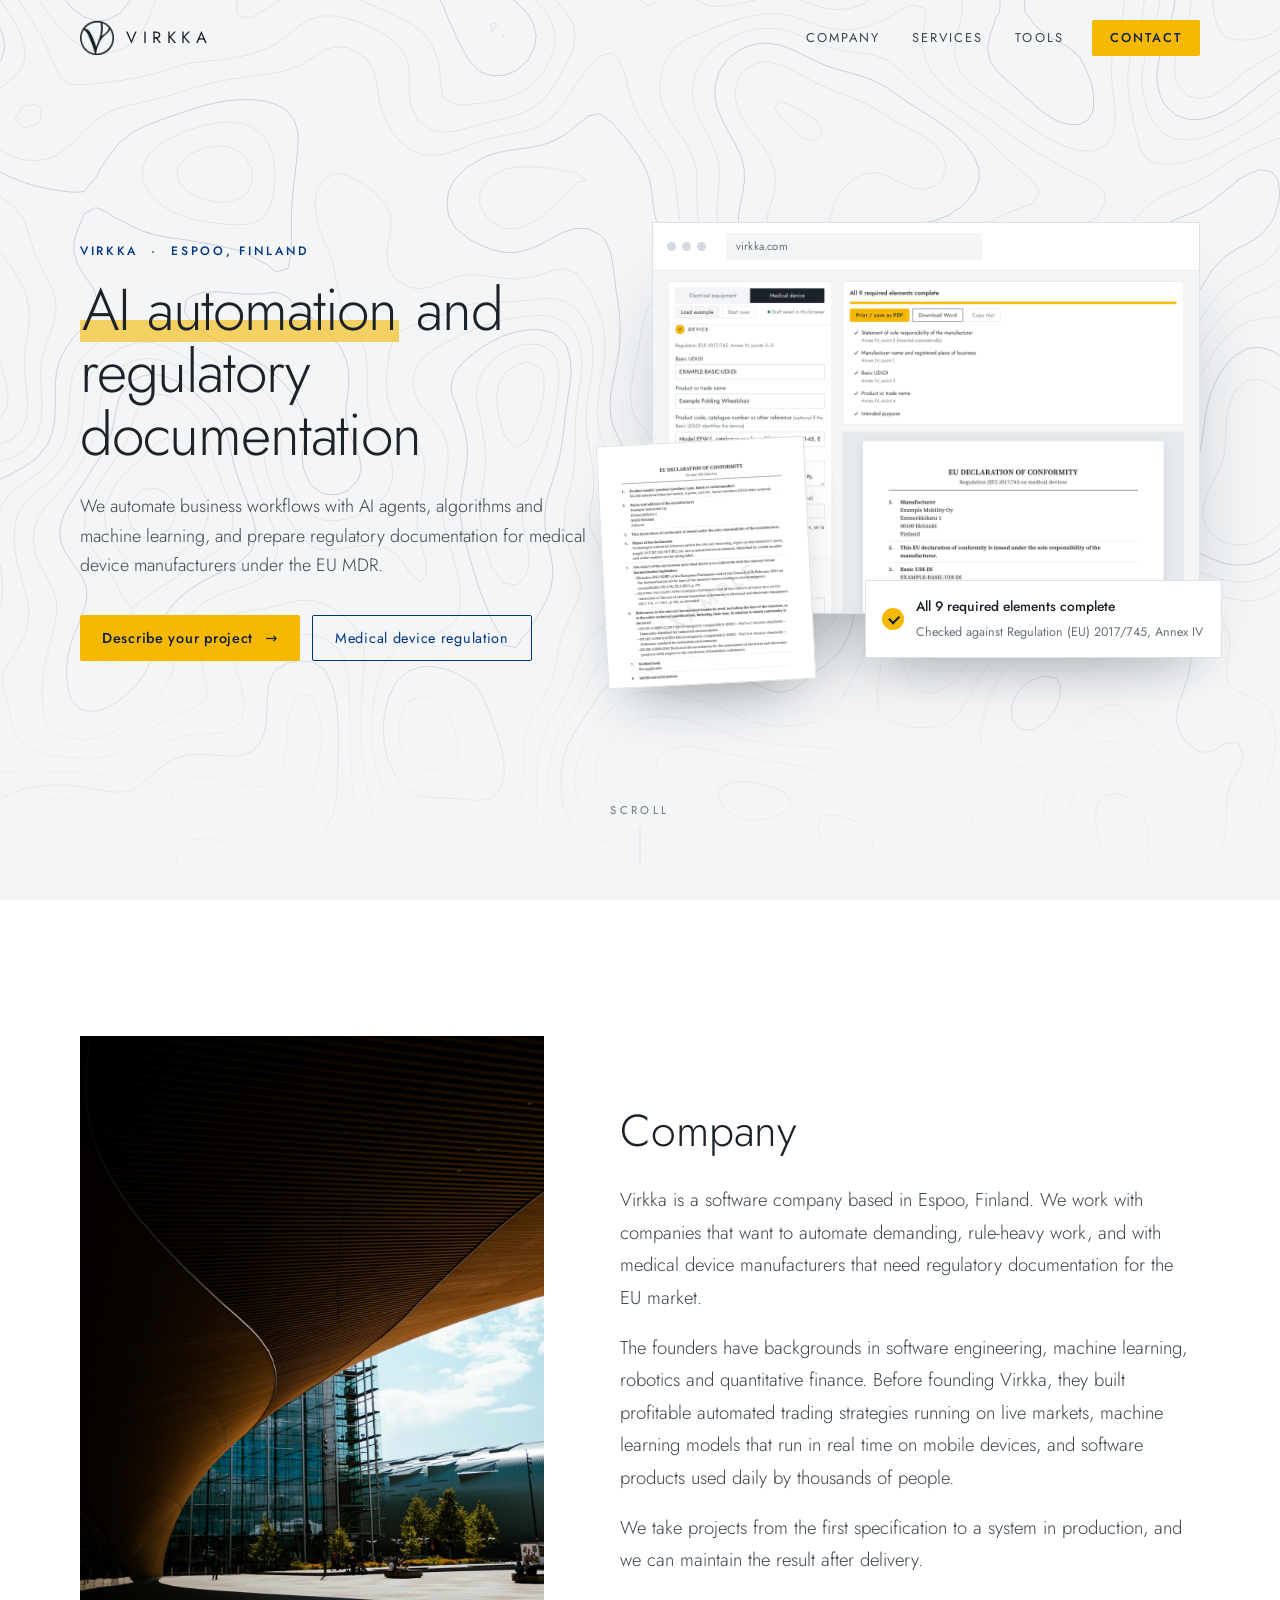
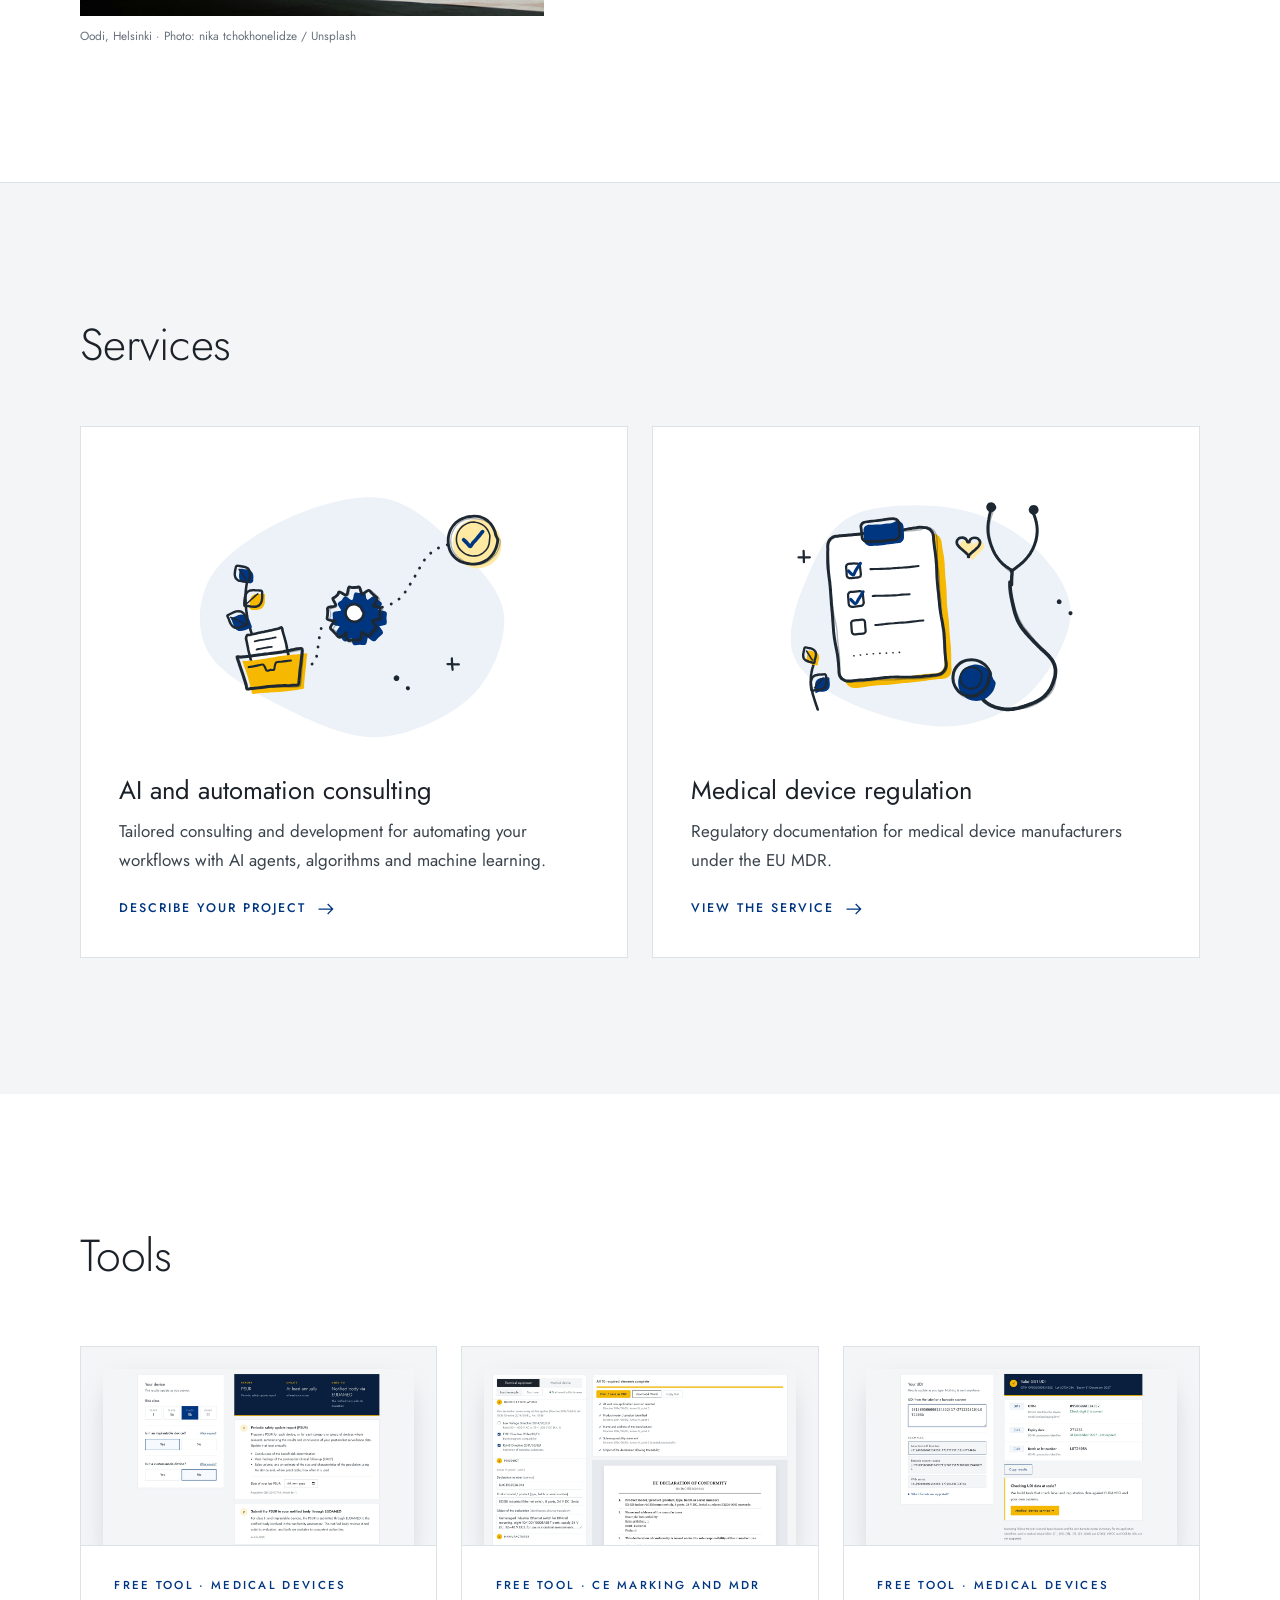
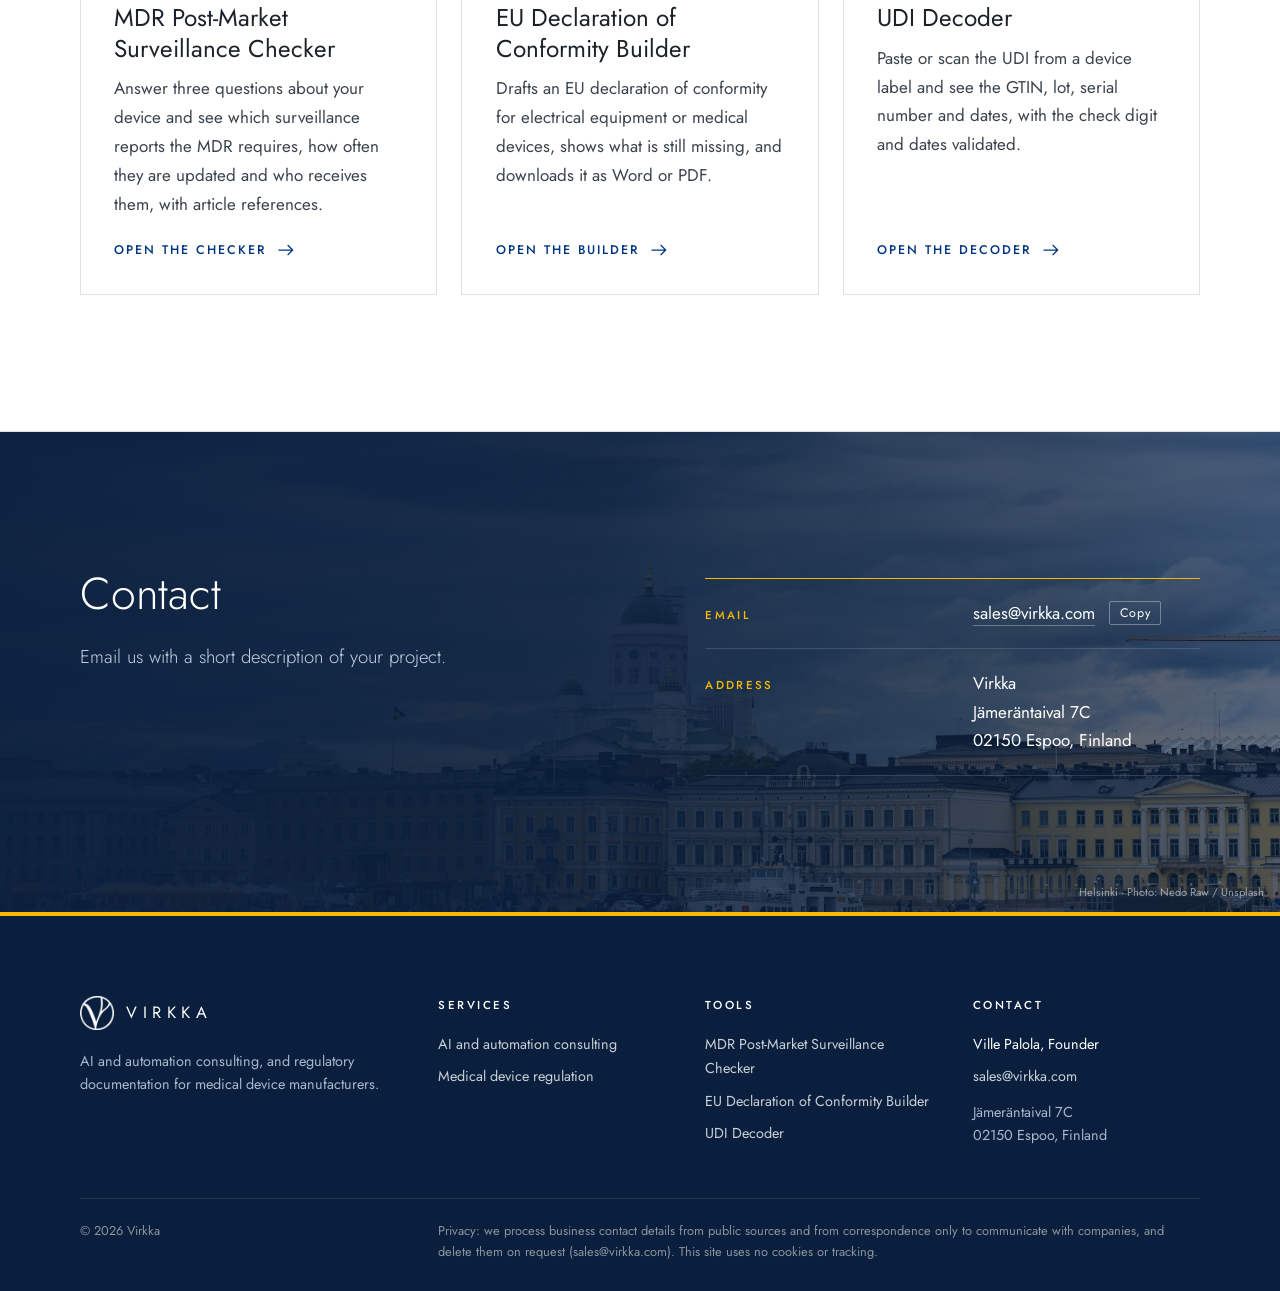
==== index.html @ fc2bd983 "Redesign site: two services, enquiry wizard, three free regulatory tools Blue and yellow design, AI " ====
<!doctype html>
<html lang="en">
<head>
<meta charset="utf-8">
<meta name="viewport" content="width=device-width, initial-scale=1">
<title>Virkka · AI and automation consulting, medical device regulation</title>
<meta name="description" content="Virkka is a software company in Espoo, Finland. We automate business workflows with AI agents, algorithms and machine learning, and prepare regulatory documentation for medical device manufacturers.">
<meta name="theme-color" content="#ffffff">
<link rel="icon" href="img/logo-mark.png">
<link rel="preconnect" href="https://fonts.googleapis.com">
<link rel="preconnect" href="https://fonts.gstatic.com" crossorigin>
<link rel="stylesheet" href="https://fonts.googleapis.com/css2?family=Jost:wght@300;400;500&display=swap">
<link rel="stylesheet" href="css/site.css">
</head>
<body data-page="home">

<nav id="nav" aria-label="Main">
  <div class="container">
    <a class="brand" href="#top" aria-label="Virkka, back to top"><img src="img/logo-mark.png" alt=""><span>VIRKKA</span></a>
    <button class="menu-btn" id="menu" type="button" aria-label="Open menu" aria-expanded="false" aria-controls="links"><span></span><span></span><span></span></button>
    <div class="links" id="links">
      <a href="#company">Company</a>
      <a href="#services">Services</a>
      <a href="#tools">Tools</a>
      <a href="#contact" class="contact-link">Contact</a>
    </div>
  </div>
</nav>

<header class="hero contour" id="top">
  <canvas aria-hidden="true"></canvas>
  <div class="container hero-grid">
    <div class="hero-copy">
      <p class="hero-kicker intro-fade">Virkka &nbsp;·&nbsp; Espoo, Finland</p>
      <h1 class="intro-fade" style="animation-delay:.25s"><span class="mark">AI automation</span> and regulatory documentation</h1>
      <p class="hero-sub intro-fade" style="animation-delay:.4s">We automate business workflows with AI agents, algorithms and machine learning, and prepare regulatory documentation for medical device manufacturers under the EU MDR.</p>
      <div class="hero-ctas intro-fade" style="animation-delay:.55s">
        <a class="button" href="projects/index.html">Describe your project <span aria-hidden="true">→</span></a>
        <a class="button ghost" href="medical-devices/index.html">Medical device regulation</a>
      </div>
    </div>
    <div class="hero-visual intro-fade" style="animation-delay:.5s" aria-hidden="true">
      <div class="hv-app">
        <div class="hv-bar"><i></i><i></i><i></i><span>virkka.com</span></div>
        <img src="img/tool-doc.jpg" alt="" width="2400" height="1500">
      </div>
      <div class="hv-doc"><img src="img/tool-pdf.jpg" alt="" width="820" height="966"></div>
      <div class="hv-badge"><b>All 9 required elements complete</b><span>Checked against Regulation (EU) 2017/745, Annex IV</span></div>
    </div>
  </div>
  <a class="scroll-cue" href="#company" aria-label="Scroll to content"><span>Scroll</span><i></i></a>
</header>

<main>

<section class="band white" id="company">
  <div class="container media-split">
    <figure class="photo reveal">
      <img src="img/oodi-canopy.jpg" alt="The wooden canopy of Oodi library in central Helsinki" width="1200" height="1500" loading="lazy">
      <figcaption>Oodi, Helsinki · Photo: nika tchokhonelidze / Unsplash</figcaption>
    </figure>
    <div class="media-text">
      <h2 class="title reveal">Company</h2>
      <p class="lead reveal">Virkka is a software company based in Espoo, Finland. We work with companies that want to automate demanding, rule-heavy work, and with medical device manufacturers that need regulatory documentation for the EU market.</p>
      <p class="lead reveal">The founders have backgrounds in software engineering, machine learning, robotics and quantitative finance. Before founding Virkka, they built profitable automated trading strategies running on live markets, machine learning models that run in real time on mobile devices, and software products used daily by thousands of people.</p>
      <p class="lead reveal">We take projects from the first specification to a system in production, and we can maintain the result after delivery.</p>
    </div>
  </div>
</section>

<section class="band" id="services">
  <div class="container">
    <h2 class="title reveal">Services</h2>
    <div class="paths">
      <a class="path reveal" href="projects/index.html">
        <img src="img/ill/custom.svg" alt="" width="240" height="200">
        <h3>AI and automation consulting</h3>
        <p>Tailored consulting and development for automating your workflows with AI agents, algorithms and machine learning.</p>
        <span class="go">Describe your project <svg viewBox="0 0 24 24" fill="none" stroke="currentColor" stroke-width="1.5" aria-hidden="true"><path d="M3 12h17M14 6l6 6-6 6"/></svg></span>
      </a>
      <a class="path reveal" style="--d:.08s" href="medical-devices/index.html">
        <img src="img/ill/medical.svg" alt="" width="240" height="200">
        <h3>Medical device regulation</h3>
        <p>Regulatory documentation for medical device manufacturers under the EU MDR.</p>
        <span class="go">View the service <svg viewBox="0 0 24 24" fill="none" stroke="currentColor" stroke-width="1.5" aria-hidden="true"><path d="M3 12h17M14 6l6 6-6 6"/></svg></span>
      </a>
    </div>
  </div>
</section>

<section class="band white" id="tools">
  <div class="container">
    <h2 class="title reveal" style="margin-bottom:clamp(40px,5vw,64px)">Tools</h2>
    <div class="tools">
      <a class="toolcard reveal" href="tools/pms-requirements/index.html">
        <span class="tc-shot"><img src="img/tool-pms.jpg" alt="The MDR Post-Market Surveillance Checker showing the requirements for a class IIb implantable device" width="2400" height="1500" loading="lazy"></span>
        <span class="tc-body">
          <span class="tc-kicker">Free tool · Medical devices</span>
          <h3>MDR Post-Market Surveillance Checker</h3>
          <p>Answer three questions about your device and see which surveillance reports the MDR requires, how often they are updated and who receives them, with article references.</p>
          <span class="go">Open the checker <svg viewBox="0 0 24 24" fill="none" stroke="currentColor" stroke-width="1.5" aria-hidden="true"><path d="M3 12h17M14 6l6 6-6 6"/></svg></span>
        </span>
      </a>
      <a class="toolcard reveal" style="--d:.08s" href="tools/declaration-of-conformity/index.html">
        <span class="tc-shot"><img src="img/tool-eee.jpg" alt="The EU Declaration of Conformity Builder with the electrical equipment template" width="2400" height="1500" loading="lazy"></span>
        <span class="tc-body">
          <span class="tc-kicker">Free tool · CE marking and MDR</span>
          <h3>EU Declaration of Conformity Builder</h3>
          <p>Drafts an EU declaration of conformity for electrical equipment or medical devices, shows what is still missing, and downloads it as Word or PDF.</p>
          <span class="go">Open the builder <svg viewBox="0 0 24 24" fill="none" stroke="currentColor" stroke-width="1.5" aria-hidden="true"><path d="M3 12h17M14 6l6 6-6 6"/></svg></span>
        </span>
      </a>
      <a class="toolcard reveal" style="--d:.16s" href="tools/udi-decoder/index.html">
        <span class="tc-shot"><img src="img/tool-udi.jpg" alt="The UDI Decoder showing a decoded GS1 UDI with GTIN, expiry date and lot number" width="2400" height="1500" loading="lazy"></span>
        <span class="tc-body">
          <span class="tc-kicker">Free tool · Medical devices</span>
          <h3>UDI Decoder</h3>
          <p>Paste or scan the UDI from a device label and see the GTIN, lot, serial number and dates, with the check digit and dates validated.</p>
          <span class="go">Open the decoder <svg viewBox="0 0 24 24" fill="none" stroke="currentColor" stroke-width="1.5" aria-hidden="true"><path d="M3 12h17M14 6l6 6-6 6"/></svg></span>
        </span>
      </a>
    </div>
  </div>
</section>

<section class="band navy photo-bg" id="contact">
  <div class="container cgrid">
    <div class="cgrid-intro">
      <h2 class="title reveal">Contact</h2>
      <p class="lead reveal">Email us with a short description of your project.</p>
    </div>
    <div class="details cgrid-details reveal">
      <div><small>Email</small><span><a id="email" href="mailto:sales@virkka.com">sales@virkka.com</a><button class="copy" type="button" id="copy" data-email="sales@virkka.com">Copy</button></span></div>
      <div><small>Address</small><address>Virkka<br>Jämeräntaival 7C<br>02150 Espoo, Finland</address></div>
    </div>
  </div>
  <span class="credit">Helsinki · Photo: Nedo Raw / Unsplash</span>
</section>

</main>

<footer>
  <div class="container foot-grid">
    <div class="foot-brand">
      <a class="brand" href="index.html"><img src="img/logo-mark.png" alt=""><span>VIRKKA</span></a>
      <p>AI and automation consulting, and regulatory documentation for medical device manufacturers.</p>
    </div>
    <div>
      <h4>Services</h4>
      <a href="projects/index.html">AI and automation consulting</a>
      <a href="medical-devices/index.html">Medical device regulation</a>
    </div>
    <div>
      <h4>Tools</h4>
      <a href="tools/pms-requirements/index.html">MDR Post-Market Surveillance Checker</a>
      <a href="tools/declaration-of-conformity/index.html">EU Declaration of Conformity Builder</a>
      <a href="tools/udi-decoder/index.html">UDI Decoder</a>
    </div>
    <div>
      <h4>Contact</h4>
      <span class="foot-name">Ville Palola, Founder</span>
      <a href="mailto:sales@virkka.com">sales@virkka.com</a>
      <address>Jämeräntaival 7C<br>02150 Espoo, Finland</address>
    </div>
  </div>
  <div class="container foot-bottom">
    <p>© 2026 Virkka</p>
    <p>Privacy: we process business contact details from public sources and from correspondence only to communicate with companies, and delete them on request (sales@virkka.com). This site uses no cookies or tracking.</p>
  </div>
</footer>

<script src="js/site.js"></script>
</body>
</html>
---- css/site.css ----
:root {
  --paper: #f3f5f7; --white: #ffffff; --ink: #1b2229; --text: #3b444d; --muted: #66717c; --line: #dde2e7; --line-soft: #e9edf1;
  --brand: #003580; --brand-dark: #00265e; --navy: #0a1f3d; --yellow: #f6b800; --yellow-dark: #e0a600; --yellow-soft: #fff4cf;
  --sans: "Jost", "Futura", "Century Gothic", system-ui, sans-serif;
  --nav: 76px; --ease: cubic-bezier(.2,.7,.2,1);
  color-scheme: light;
}
* { box-sizing: border-box; }
html { scroll-behavior: smooth; scroll-padding-top: var(--nav); }
body { margin: 0; background: var(--paper); color: var(--ink); font: 400 17px/1.7 var(--sans); -webkit-font-smoothing: antialiased; text-rendering: optimizeLegibility; }
img { max-width: 100%; }
a { color: inherit; }
:focus-visible { outline: 2px solid var(--brand); outline-offset: 3px; border-radius: 2px; }
.container { width: 100%; max-width: 74rem; margin: 0 auto; padding-inline: 32px; }
.sr-only { position: absolute; width: 1px; height: 1px; overflow: hidden; clip: rect(0 0 0 0); white-space: nowrap; }

/* ---------- navigation ---------- */
nav { position: fixed; inset: 0 0 auto 0; height: var(--nav); z-index: 20; transition: background .3s, box-shadow .3s; }
nav.solid, nav.open { background: #fff; box-shadow: 0 1px 0 var(--line); }
nav .container { height: 100%; display: flex; align-items: center; justify-content: space-between; gap: 16px; }
.brand { display: flex; align-items: center; gap: 12px; font: 400 1.02rem/1 var(--sans); text-decoration: none; letter-spacing: .34em; }
.brand img { width: 34px; height: 34px; }
.links { display: flex; align-items: center; gap: 4px; }
.links a { position: relative; padding: 10px 14px; text-decoration: none; font: 400 .8rem/1 var(--sans); letter-spacing: .16em; text-transform: uppercase; color: var(--text); }
.links a::after { content: ""; position: absolute; left: 14px; right: 14px; bottom: 3px; height: 1px; background: var(--ink); transform: scaleX(0); transform-origin: left; transition: transform .3s var(--ease); }
.links a:hover, .links a.active { color: var(--ink); }
.links a:hover::after, .links a.active::after { transform: scaleX(1); }
.links a.contact-link { margin-left: 10px; background: var(--ink); color: var(--white); border-radius: 2px; padding: 12px 18px; }
.links a.contact-link::after { display: none; }
.links a.contact-link { background: var(--yellow); color: var(--navy); font-weight: 500; }
.links a.contact-link:hover { background: var(--yellow-dark); }
.menu-btn { display: none; background: none; border: 0; color: var(--ink); width: 44px; height: 44px; cursor: pointer; padding: 10px; }
.menu-btn span { display: block; height: 1.5px; background: currentColor; margin: 6px 0; transition: transform .3s var(--ease), opacity .2s; }
nav.open .menu-btn span:nth-child(1) { transform: translateY(7.5px) rotate(45deg); }
nav.open .menu-btn span:nth-child(2) { opacity: 0; }
nav.open .menu-btn span:nth-child(3) { transform: translateY(-7.5px) rotate(-45deg); }

/* ---------- contour backgrounds ---------- */
.contour { position: relative; overflow: hidden; isolation: isolate; background: var(--paper); }
.contour > canvas { position: absolute; inset: 0; width: 100%; height: 100%; z-index: -1; }
.contour::after { content: ""; position: absolute; inset: auto 0 0 0; height: 35%; background: linear-gradient(rgba(243,245,247,0), var(--paper)); z-index: -1; pointer-events: none; }

.hero { min-height: 100vh; min-height: 100svh; display: grid; align-items: center; padding: calc(var(--nav) + 40px) 0 110px; }
.hero-grid { display: grid; grid-template-columns: minmax(0, 1fr) minmax(0, 1.08fr); gap: clamp(40px, 5vw, 80px); align-items: center; }
.hero-kicker { margin: 0 0 22px; font: 500 .76rem/1 var(--sans); letter-spacing: .22em; text-transform: uppercase; color: var(--brand); }
.hero h1 { font: 300 clamp(2.5rem, 4.6vw, 4.1rem)/1.06 var(--sans); letter-spacing: -.02em; margin: 0; color: var(--ink); max-width: 11em; }
.hero h1 .mark { background: linear-gradient(transparent 62%, rgba(246,184,0,.6) 62%, rgba(246,184,0,.6) 88%, transparent 88%); padding: 0 .04em; }
.hero-sub { font: 300 clamp(1.08rem, 1.4vw, 1.25rem)/1.65 var(--sans); color: var(--text); margin: 26px 0 0; max-width: 32rem; }
.hero-ctas { display: flex; flex-wrap: wrap; gap: 12px; margin-top: 34px; }
.hero-ctas .button { margin-top: 0; }
.hero-visual { position: relative; padding: 0 0 70px 0; }
.hv-app { background: var(--white); border: 1px solid var(--line); box-shadow: 0 50px 90px -40px rgba(27,34,41,.4); }
.hv-bar { display: flex; align-items: center; gap: 6px; padding: 10px 14px; border-bottom: 1px solid var(--line-soft); }
.hv-bar i { width: 9px; height: 9px; border-radius: 50%; background: #d3dae1; }
.hv-bar span { margin-left: 14px; flex: 1; max-width: 16rem; font-size: .7rem; color: var(--muted); background: var(--paper); padding: 4px 10px; letter-spacing: .02em; }
.hv-app img { display: block; width: 100%; height: auto; }
.hv-doc { position: absolute; left: -9%; bottom: 0; width: 38%; background: var(--white); border: 1px solid var(--line); padding: 6px; box-shadow: 0 30px 60px -28px rgba(27,34,41,.45); transform: rotate(-3deg); }
.hv-doc img { display: block; width: 100%; height: auto; }
.hv-badge { position: absolute; right: -4%; bottom: 26px; display: grid; gap: 3px; padding: 14px 18px 14px 50px; background: var(--white); border: 1px solid var(--line); box-shadow: 0 24px 50px -28px rgba(27,34,41,.45); font-size: .78rem; color: var(--muted); }
.hv-badge::before { content: ""; position: absolute; left: 16px; top: 50%; width: 22px; height: 22px; margin-top: -11px; border-radius: 50%; background: var(--yellow); }
.hv-badge::after { content: ""; position: absolute; left: 23px; top: 50%; width: 8px; height: 4.5px; margin-top: -4px; border: solid var(--navy); border-width: 0 0 2px 2px; transform: rotate(-45deg); }
.hv-badge b { color: var(--ink); font-weight: 500; font-size: .86rem; }
.scroll-cue { position: absolute; left: 50%; bottom: 34px; transform: translateX(-50%); font: 400 .7rem/1 var(--sans); letter-spacing: .3em; text-transform: uppercase; color: var(--muted); text-decoration: none; display: flex; flex-direction: column; align-items: center; gap: 12px; }
.scroll-cue i { width: 1px; height: 38px; background: var(--line); position: relative; overflow: hidden; }
.scroll-cue i::after { content: ""; position: absolute; left: 0; top: -40%; width: 1px; height: 40%; background: var(--ink); animation: drip 2.2s var(--ease) infinite; }
@keyframes drip { to { top: 110%; } }
.intro-fade { opacity: 0; transform: translateY(12px); animation: rise 1.1s .15s var(--ease) forwards; }
@keyframes rise { to { opacity: 1; transform: none; } }

/* ---------- sections ---------- */
.band { padding-block: clamp(80px, 11vw, 136px); }
.band.white { background: var(--white); }
.band + .band:not(.white) { border-top: 1px solid var(--line); }
.label { font: 500 .74rem/1 var(--sans); letter-spacing: .24em; text-transform: uppercase; color: var(--muted); margin: 0 0 22px; }
h2.title { font: 300 clamp(1.9rem, 3.6vw, 2.8rem)/1.15 var(--sans); margin: 0; letter-spacing: -.005em; }
.lead { font: 300 clamp(1.06rem, 1.45vw, 1.2rem)/1.75 var(--sans); color: var(--text); margin: 0; }
.lead + .lead { margin-top: 1.1rem; }
.split { display: grid; grid-template-columns: minmax(0, 1fr) minmax(0, 1.5fr); gap: clamp(32px, 6vw, 96px); align-items: start; }


/* service paths (home) */
.paths { display: grid; grid-template-columns: repeat(2, minmax(0, 1fr)); gap: 24px; margin-top: clamp(36px, 5vw, 56px); }
.path { position: relative; display: flex; flex-direction: column; background: var(--white); border: 1px solid var(--line); padding: clamp(28px, 3vw, 40px);
        text-decoration: none; overflow: hidden; transition: transform .35s var(--ease), box-shadow .35s var(--ease); }
.path::after { content: ""; position: absolute; left: 0; right: 0; bottom: 0; height: 4px; background: var(--yellow); transform: scaleX(0); transform-origin: left; transition: transform .45s var(--ease); }
.path img { width: 100%; max-width: 340px; height: auto; display: block; margin: 0 auto 26px; transition: transform .6s var(--ease); }
.path h3 { font: 400 clamp(1.35rem, 2vw, 1.6rem)/1.25 var(--sans); margin: 0 0 10px; }
.path p { margin: 0; color: var(--text); }
.path .go { margin-top: auto; padding-top: 24px; display: inline-flex; align-items: center; gap: 10px; font: 500 .78rem/1 var(--sans); letter-spacing: .16em; text-transform: uppercase; color: var(--brand); }
.path .go svg { width: 20px; height: 20px; transition: transform .3s var(--ease); }
.path:hover { transform: translateY(-4px); box-shadow: 0 26px 50px -30px rgba(27,34,41,.4); }
.path:hover::after { transform: scaleX(1); }
.path:hover img { transform: scale(1.03) rotate(-.6deg); }
.path:hover .go svg { transform: translateX(5px); }

/* tool cards (home) */
.tools { display: grid; grid-template-columns: repeat(3, minmax(0, 1fr)); gap: 24px; }
@media (max-width: 1100px) { .tools { grid-template-columns: repeat(2, minmax(0, 1fr)); } }
.toolcard { display: flex; flex-direction: column; background: var(--white); border: 1px solid var(--line); text-decoration: none; overflow: hidden; position: relative;
            transition: transform .35s var(--ease), box-shadow .35s var(--ease); }
.toolcard::after { content: ""; position: absolute; left: 0; right: 0; bottom: 0; height: 4px; background: var(--yellow); transform: scaleX(0); transform-origin: left; transition: transform .45s var(--ease); }
.tc-shot { display: block; background: var(--paper); padding: 22px 22px 0; border-bottom: 1px solid var(--line); overflow: hidden; aspect-ratio: 16 / 9; }
.tc-shot img { display: block; width: 100%; height: auto; box-shadow: 0 10px 30px -14px rgba(27,34,41,.35); transition: transform .6s var(--ease); }
.tc-body { display: flex; flex-direction: column; flex: 1; padding: clamp(24px, 2.6vw, 34px); }
.tc-kicker { font: 500 .72rem/1 var(--sans); letter-spacing: .2em; text-transform: uppercase; color: var(--brand); }
.toolcard h3 { font: 400 clamp(1.3rem, 1.9vw, 1.55rem)/1.25 var(--sans); margin: 12px 0 10px; }
.toolcard p { margin: 0; color: var(--text); }
.toolcard .go { margin-top: auto; padding-top: 22px; display: inline-flex; align-items: center; gap: 10px; font: 500 .78rem/1 var(--sans); letter-spacing: .16em; text-transform: uppercase; color: var(--brand); }
.toolcard .go svg { width: 20px; height: 20px; transition: transform .3s var(--ease); }
.toolcard:hover { transform: translateY(-4px); box-shadow: 0 26px 50px -30px rgba(27,34,41,.4); }
.toolcard:hover::after { transform: scaleX(1); }
.toolcard:hover .tc-shot img { transform: translateY(-6px); }
.toolcard:hover .go svg { transform: translateX(5px); }

/* tool strip */
.tool { display: grid; grid-template-columns: minmax(0, 1.2fr) minmax(0, 1fr); gap: clamp(32px, 5vw, 72px); align-items: center; }
.shot { display: block; background: var(--white); border: 1px solid var(--line); padding: 8px; box-shadow: 0 30px 60px -36px rgba(27,34,41,.35); transition: transform .5s var(--ease); }
.shot:hover { transform: translateY(-4px); }
.shot img { display: block; width: 100%; height: auto; }
.tool h3 { font: 300 clamp(1.5rem, 2.4vw, 2rem)/1.2 var(--sans); margin: 0 0 16px; }
.tool p { margin: 0; color: var(--text); }
.button { display: inline-flex; align-items: center; gap: 12px; margin-top: 28px; background: var(--ink); color: var(--white); text-decoration: none; border-radius: 2px;
          padding: 15px 22px; font: 400 .9rem/1 var(--sans); letter-spacing: .05em; transition: background .25s, gap .3s var(--ease); }
.button { background: var(--yellow); color: var(--navy); font-weight: 500; }
.button:hover { background: var(--yellow-dark); gap: 18px; }
.button.ghost { background: transparent; color: var(--brand); border: 1px solid var(--brand); font-weight: 400; }
.button.ghost:hover { background: var(--brand); color: var(--white); }

/* ---------- service pages ---------- */
.svc-head { background: var(--white); border-bottom: 1px solid var(--line); padding: calc(var(--nav) + clamp(40px, 6vw, 72px)) 0 clamp(48px, 6vw, 72px); }
.svc-head .container { display: grid; grid-template-columns: minmax(0, 1fr) auto; gap: clamp(32px, 6vw, 88px); align-items: center; }
.svc-head img { width: clamp(240px, 26vw, 340px); height: auto; display: block; }
.crumbs { font-size: .78rem; letter-spacing: .14em; text-transform: uppercase; color: var(--muted); margin: 0 0 22px; }
.crumbs a { text-decoration: none; }
.crumbs a:hover { color: var(--ink); }
.svc-head h1 { font: 300 clamp(2.1rem, 4.4vw, 3.3rem)/1.1 var(--sans); margin: 0; letter-spacing: -.01em; }
.svc-head .intro { font: 300 clamp(1.05rem, 1.4vw, 1.18rem)/1.7 var(--sans); color: var(--text); max-width: 38rem; margin: 20px 0 0; }

.offer-grid { display: grid; grid-template-columns: repeat(2, minmax(0, 1fr)); gap: 20px; margin-top: clamp(32px, 4vw, 48px); }
.offer { background: var(--white); border: 1px solid var(--line); border-top: 3px solid var(--yellow); padding: 28px 30px; }
.offer:last-child:nth-child(odd) { grid-column: 1 / -1; }
.offer h3 { font: 400 1.2rem/1.3 var(--sans); margin: 0 0 10px; }
.offer p { margin: 0; color: var(--text); font-size: .97rem; line-height: 1.65; }
.offer ul { list-style: none; margin: 16px 0 0; padding: 0; display: grid; grid-template-columns: repeat(2, minmax(0, 1fr)); gap: 8px 20px; }
.offer li { position: relative; padding-left: 18px; font-size: .92rem; color: var(--text); line-height: 1.5; }
.offer li::before { content: ""; position: absolute; left: 0; top: .45em; width: 8px; height: 8px; border: 1.5px solid var(--brand); border-radius: 50%; }

.tool-banner { display: grid; grid-template-columns: auto minmax(0, 1fr) auto; grid-template-areas: "label title go" "label text go"; gap: 4px 28px; align-items: center;
  margin-top: 20px; padding: 24px 30px; background: var(--brand); color: var(--white); text-decoration: none; transition: background .25s; }
.tool-banner + .tool-banner { margin-top: 12px; }
.tool-banner:hover { background: var(--brand-dark); }
.tb-go { color: var(--yellow); }
.tb-label { grid-area: label; font: 500 .7rem/1 var(--sans); letter-spacing: .2em; text-transform: uppercase; border: 1px solid rgba(255,255,255,.5); padding: 7px 10px; }
.tb-title { grid-area: title; font: 400 1.15rem/1.3 var(--sans); }
.tb-text { grid-area: text; color: rgba(255,255,255,.78); font-size: .93rem; }
.tb-go { grid-area: go; display: inline-flex; align-items: center; gap: 10px; font: 500 .76rem/1 var(--sans); letter-spacing: .16em; text-transform: uppercase; }
.tb-go svg { width: 20px; height: 20px; transition: transform .3s var(--ease); }
.tool-banner:hover .tb-go svg { transform: translateX(5px); }
.note { margin: 24px 0 0; color: var(--muted); font-size: .92rem; }

.others { display: grid; grid-template-columns: repeat(3, minmax(0, 1fr)); gap: 20px; margin-top: clamp(28px, 4vw, 40px); }
.other { display: flex; align-items: center; gap: 16px; background: var(--white); border: 1px solid var(--line); padding: 14px 20px 14px 14px; text-decoration: none;
         transition: transform .3s var(--ease), box-shadow .3s var(--ease); }
.other img { width: 86px; height: 72px; flex: none; }
.other span { flex: 1; font-size: 1rem; line-height: 1.35; }
.other svg { width: 20px; height: 20px; flex: none; color: var(--brand); transition: transform .3s var(--ease); }
.other:hover { transform: translateY(-3px); box-shadow: 0 16px 34px -22px rgba(27,34,41,.35); }
.other:hover svg { transform: translateX(4px); }

/* enquiry wizard (projects page) */
.enquiry { display: grid; grid-template-columns: minmax(0, 1fr) minmax(0, 19rem); gap: clamp(28px, 4vw, 56px); align-items: start; }
.wiz { background: var(--white); border: 1px solid var(--line); box-shadow: 0 40px 80px -50px rgba(27,34,41,.35); }
.wiz-top { padding: 26px clamp(22px, 3.4vw, 44px) 0; }
.wiz-steps { list-style: none; margin: 0; padding: 0; display: flex; gap: 8px 28px; flex-wrap: wrap; }
.wiz-steps li { display: flex; align-items: center; gap: 10px; font-size: .86rem; letter-spacing: .02em; color: var(--muted); }
.wiz-steps li span { display: grid; place-items: center; width: 26px; height: 26px; border-radius: 50%; border: 1px solid #c3ccd5; font-size: .78rem; font-weight: 500; color: var(--muted); transition: all .3s var(--ease); }
.wiz-steps li.on { color: var(--ink); font-weight: 500; }
.wiz-steps li.on span { border-color: var(--brand); color: var(--brand); box-shadow: 0 0 0 4px rgba(0,53,128,.08); }
.wiz-steps li.done span { background: var(--brand); border-color: var(--brand); color: transparent; position: relative; }
.wiz-steps li.done span::after { content: ""; position: absolute; width: 9px; height: 5px; border: solid var(--white); border-width: 0 0 2px 2px; transform: translateY(-1px) rotate(-45deg); }
.wiz-bar { height: 2px; background: var(--line-soft); margin: 22px calc(-1 * clamp(22px, 3.4vw, 44px)) 0; }
.wiz-bar i { display: block; height: 100%; width: 25%; background: var(--yellow); transition: width .5s var(--ease); }
.wiz-body { padding: clamp(26px, 3.4vw, 40px) clamp(22px, 3.4vw, 44px); min-height: 22rem; }
.pane.in-fwd { animation: paneF .45s var(--ease); }
.pane.in-back { animation: paneB .45s var(--ease); }
@keyframes paneF { from { opacity: 0; transform: translateX(18px); } }
@keyframes paneB { from { opacity: 0; transform: translateX(-18px); } }
.pane-title { font: 300 clamp(1.5rem, 2.4vw, 1.9rem)/1.2 var(--sans); margin: 0 0 8px; }
.pane-sub { margin: 0 0 24px; color: var(--muted); font-size: .95rem; }
.pane-sub.picked { display: inline-flex; align-items: center; gap: 10px; padding: 7px 14px 7px 9px; background: #f3f6fa; border: 1px solid var(--line); color: var(--ink); font-size: .9rem; }

.needs { display: grid; grid-template-columns: repeat(3, minmax(0, 1fr)); gap: 12px; }
.need { position: relative; display: flex; flex-direction: column; gap: 14px; padding: 20px 18px 18px; border: 1px solid var(--line); background: var(--white); cursor: pointer;
        transition: border-color .2s, box-shadow .25s var(--ease), transform .25s var(--ease), background .2s; }
.need input, .opt input { position: absolute; opacity: 0; pointer-events: none; }
.need img { width: 44px; height: 44px; }
.need:last-child { grid-column: 1 / -1; flex-direction: row; align-items: center; gap: 18px; padding-right: 50px; }
.need:last-child .need-check { top: 50%; margin-top: -11px; }
.need-text b { display: block; font-weight: 500; font-size: .98rem; line-height: 1.3; color: var(--ink); }
.need-text span { display: block; margin-top: 4px; font-size: .85rem; line-height: 1.45; color: var(--muted); }
.need-check { position: absolute; top: 14px; right: 14px; width: 22px; height: 22px; border-radius: 50%; border: 1px solid #c3ccd5; transition: all .2s; }
.need:hover { border-color: #9fb0c2; transform: translateY(-2px); box-shadow: 0 14px 30px -22px rgba(27,34,41,.4); }
.need:has(input:checked) { border-color: var(--brand); background: #f6f9fd; box-shadow: inset 0 0 0 1px var(--brand); }
.need input:checked ~ .need-check { background: var(--yellow); border-color: var(--yellow); }
.need input:checked ~ .need-check::after { content: ""; position: absolute; left: 6.5px; top: 6.5px; width: 8px; height: 4.5px; border: solid var(--navy); border-width: 0 0 2px 2px; transform: rotate(-45deg); }
.need:has(input:focus-visible), .opt:has(input:focus-visible) { outline: 2px solid var(--brand); outline-offset: 2px; }

.qgrid { display: grid; grid-template-columns: repeat(2, minmax(0, 1fr)); gap: 24px 20px; }
.q { grid-column: 1 / -1; }
.q.half { grid-column: auto; }
.q-set { border: 0; margin: 0; padding: 0; min-width: 0; }
.q-label { display: block; padding: 0; margin: 0 0 10px; font-size: .97rem; font-weight: 500; color: var(--ink); }
.q-opt { font-weight: 400; color: var(--muted); font-size: .88rem; }
.opts { display: grid; grid-template-columns: repeat(auto-fill, minmax(11.5rem, 1fr)); gap: 8px; }
.opt { position: relative; display: flex; align-items: center; gap: 12px; padding: 12px 14px; border: 1px solid var(--line); background: var(--white); cursor: pointer; font-size: .93rem; color: var(--text); line-height: 1.35;
       transition: border-color .2s, background .2s; }
.opt:hover { border-color: #9fb0c2; }
.opt-mark { flex: none; position: relative; width: 18px; height: 18px; border: 1.5px solid #9fb0c2; border-radius: 50%; background: #fff; transition: all .2s; }
.opt input[type=checkbox] + .opt-mark { border-radius: 3px; }
.opt:has(input:checked) { border-color: var(--brand); background: #f6f9fd; color: var(--ink); }
.opt input:checked + .opt-mark { border-color: var(--brand); background: var(--brand); }
.opt input[type=radio]:checked + .opt-mark { background: #fff; box-shadow: inset 0 0 0 4px var(--brand); }
.opt input[type=checkbox]:checked + .opt-mark::after { content: ""; position: absolute; left: 3.5px; top: 4px; width: 8px; height: 4.5px; border: solid #fff; border-width: 0 0 2px 2px; transform: rotate(-45deg); }
.q-input { width: 100%; font: 400 1rem/1.5 var(--sans); color: var(--ink); background: var(--white); border: 1px solid #c9d2db; border-radius: 0; padding: 12px 14px; transition: border-color .2s, box-shadow .2s; }
.q-other { margin-top: 10px; animation: paneF .3s var(--ease); }
.q-other[hidden] { display: none; }
textarea.q-input { resize: vertical; min-height: 7rem; }
.q-input::placeholder { color: #9aa5b0; }
.q-input:focus { outline: none; border-color: var(--brand); box-shadow: 0 0 0 3px rgba(0,53,128,.12); }
.q.bad .q-input, .q.bad .opt { border-color: #b5413a; }
.q.bad .q-label { color: #a1322b; }

.wiz-nav { display: flex; align-items: center; gap: 18px; padding: 18px clamp(22px, 3.4vw, 44px); border-top: 1px solid var(--line-soft); background: #fafbfc; }
.wiz-nav[hidden] { display: none; }
.wiz-back { background: none; border: 0; padding: 10px 2px; font: 400 .95rem/1 var(--sans); color: var(--text); cursor: pointer; }
.wiz-back:hover { color: var(--ink); }
.wiz-err { margin: 0; color: #a1322b; font-size: .9rem; }
.wiz-next { margin-left: auto; display: inline-flex; align-items: center; gap: 12px; background: var(--yellow); color: var(--navy); font-weight: 500 !important; border: 0; padding: 15px 26px; font: 400 .95rem/1 var(--sans); letter-spacing: .04em; cursor: pointer; transition: background .25s, gap .3s var(--ease); }
.wiz-next:hover { background: var(--yellow-dark); gap: 18px; }
.wiz-ghost { display: inline-flex; align-items: center; padding: 11px 18px; border: 1px solid var(--ink); background: transparent; color: var(--ink); font: 400 .9rem/1 var(--sans); text-decoration: none; cursor: pointer; transition: background .2s, color .2s; }
.wiz-ghost:hover { background: var(--ink); color: var(--white); }
.sent-pane { text-align: left; }
.sent-tick { width: 52px; height: 52px; border-radius: 50%; background: var(--yellow); color: var(--navy); display: grid; place-items: center; margin-bottom: 20px; }
.sent-tick svg { width: 26px; height: 26px; }
.sent-text { font-size: .88rem; background: #fafbfc; }
.sent-row { display: flex; gap: 10px; margin-top: 14px; flex-wrap: wrap; }

.eside { position: sticky; top: calc(var(--nav) + 24px); }
.side-photo { margin: 0 0 30px; }
.side-photo img { display: block; width: 100%; height: auto; aspect-ratio: 4 / 5; object-fit: cover; object-position: 50% 30%; filter: brightness(1.12); }
.side-photo figcaption { margin-top: 8px; font-size: .72rem; color: var(--muted); }
.eside h2 { font: 400 1.2rem/1.3 var(--sans); margin: 0 0 18px; }
.eside ol { list-style: none; margin: 0; padding: 0; counter-reset: n; border-top: 1px solid var(--ink); }
.eside li { counter-increment: n; position: relative; padding: 16px 0 16px 40px; border-bottom: 1px solid var(--line); color: var(--text); font-size: .93rem; }
.eside li::before { content: counter(n); position: absolute; left: 0; top: 16px; width: 26px; height: 26px; border: 1px solid var(--brand); border-radius: 50%; display: grid; place-items: center; font-size: .8rem; color: var(--brand); }
.eside li b { display: block; font-weight: 500; color: var(--ink); }
.eside-contact { margin-top: 24px; display: grid; gap: 4px; font-size: .95rem; }
.eside-contact small { font: 500 .7rem/1.4 var(--sans); letter-spacing: .2em; text-transform: uppercase; color: var(--muted); }
.eside-contact a { color: var(--brand); text-decoration: none; }
.others.one { grid-template-columns: minmax(0, 24rem); }

/* ---------- photography ---------- */
.media-split { display: grid; grid-template-columns: minmax(0, 1fr) minmax(0, 1.25fr); gap: clamp(36px, 6vw, 96px); align-items: center; }
.media-split.flip > .photo { order: 2; }
.media-text .title { margin-bottom: 28px; }
.media-text .lead + .lead { margin-top: 1.1rem; }
.media-text .details { margin-top: 32px; }
.media-split .photo { margin: 0; }
.media-split .photo img { max-width: none; }
.photo.wide img { aspect-ratio: 3 / 2; }
.photo-strip { margin: clamp(40px, 5vw, 64px) auto 0; position: relative; }
.photo-strip img { display: block; width: 100%; height: clamp(220px, 30vw, 380px); object-fit: cover; object-position: var(--pos, center); }
.photo-strip figcaption { position: absolute; right: 46px; bottom: 10px; font-size: .7rem; color: rgba(255,255,255,.85); text-shadow: 0 1px 3px rgba(0,0,0,.5); }
.photo-strip + main > .band:first-child { padding-top: clamp(56px, 6vw, 84px); }
.photo-strip.lift img { filter: brightness(1.15) saturate(1.05); }
.photo { margin: 40px 0 0; }
.photo img { display: block; width: 100%; max-width: 26rem; height: auto; aspect-ratio: 4 / 5; object-fit: cover; }
.photo figcaption { margin-top: 10px; font-size: .74rem; color: var(--muted); }
.band.navy.photo-bg { position: relative; overflow: hidden; isolation: isolate; background: var(--navy) url(../img/helsinki-waterfront.jpg) center 60% / cover no-repeat; }
.photo-bg::before { content: ""; position: absolute; inset: 0; z-index: -1; background: linear-gradient(100deg, rgba(10,31,61,.97) 0%, rgba(10,31,61,.9) 45%, rgba(10,31,61,.55) 100%); }
.photo-bg .credit { position: absolute; right: 16px; bottom: 10px; font-size: .7rem; color: rgba(255,255,255,.55); }

/* ---------- contact ---------- */
/* same four columns as the footer, so the two blocks line up */
.cgrid { display: grid; grid-template-columns: minmax(0, 1.4fr) repeat(3, minmax(0, 1fr)); gap: 0 40px; align-items: start; }
.cgrid-intro { grid-column: 1 / 3; }
.cgrid-intro .lead { margin-top: 22px; max-width: 26rem; }
.cgrid-details { grid-column: 3 / 5; margin-top: 10px; }
.cgrid .cgrid-details > div { grid-template-columns: repeat(2, minmax(0, 1fr)); gap: 40px; }
.band.navy { background: var(--navy); color: var(--white); }
.band.navy .title { color: var(--white); }
.band.navy .lead { color: #c5d2e3; }
.band.navy .details { border-top-color: var(--yellow); }
.band.navy .details > div { border-bottom-color: rgba(255,255,255,.14); }
.band.navy .details small { color: var(--yellow); }
.band.navy .details a { border-bottom-color: rgba(255,255,255,.3); }
.band.navy .details a:hover { border-bottom-color: var(--yellow); }
.band.navy .copy { border-color: rgba(255,255,255,.35); color: var(--white); background: transparent; }
.band.navy .copy:hover { border-color: var(--yellow); color: var(--yellow); }
.contact { display: grid; grid-template-columns: minmax(0, 1fr) minmax(0, 1.2fr); gap: clamp(32px, 6vw, 96px); }
.details { border-top: 1px solid var(--ink); }
.details > div { display: grid; grid-template-columns: 9rem 1fr; gap: 16px; padding: 20px 0; border-bottom: 1px solid var(--line); align-items: baseline; }
.details small { font: 500 .72rem/1.4 var(--sans); letter-spacing: .2em; text-transform: uppercase; color: var(--muted); }
.details address { font-style: normal; }
.details a { text-decoration: none; border-bottom: 1px solid var(--line); }
.details a:hover { border-color: var(--ink); }
.copy { margin-left: 14px; background: transparent; border: 1px solid var(--line); color: var(--text); border-radius: 2px; padding: 5px 10px; font: 400 .78rem/1 var(--sans); letter-spacing: .05em; cursor: pointer; vertical-align: 2px; }
.copy:hover { border-color: var(--ink); color: var(--ink); }

footer { background: var(--navy); color: #a9b8cc; font-size: .9rem; border-top: 4px solid var(--yellow); }
.foot-grid { display: grid; grid-template-columns: minmax(0, 1.4fr) repeat(3, minmax(0, 1fr)); gap: 40px; padding-block: clamp(56px, 7vw, 80px) 48px; }
.foot-brand .brand { color: var(--white); }
.foot-brand .brand img { filter: brightness(0) invert(1); }
.foot-brand p { margin: 20px 0 0; max-width: 20rem; line-height: 1.6; }
footer h4 { margin: 4px 0 16px; font: 500 .72rem/1 var(--sans); letter-spacing: .22em; text-transform: uppercase; color: var(--white); }
.foot-grid a { display: block; color: #c8cfd6; text-decoration: none; padding: 4px 0; transition: color .2s; }
.foot-grid a:hover { color: var(--yellow); }
.foot-grid .brand { display: flex; padding: 0; }
.foot-name { display: block; color: var(--white); padding: 4px 0; }
footer address { font-style: normal; margin-top: 8px; line-height: 1.6; }
.foot-bottom { display: flex; justify-content: space-between; gap: 12px 40px; flex-wrap: wrap; padding-block: 0 28px; font-size: .8rem; color: #8a949e;
  background: linear-gradient(rgba(255,255,255,.1), rgba(255,255,255,.1)) content-box 0 0 / 100% 1px no-repeat; }
.foot-bottom p { margin: 22px 0 0; max-width: 46rem; }
@media (min-width: 761px) { .foot-bottom { display: grid; grid-template-columns: minmax(0, 1.4fr) repeat(3, minmax(0, 1fr)); gap: 0 40px; } .foot-bottom p + p { grid-column: 2 / 5; max-width: none; } }

/* ---------- reveal ---------- */
.reveal { opacity: 0; transform: translateY(22px); transition: opacity .9s var(--ease), transform .9s var(--ease); transition-delay: var(--d, 0s); }
.reveal.in { opacity: 1; transform: none; }
@media (prefers-reduced-motion: reduce) {
  html { scroll-behavior: auto; }
  .reveal, .intro-fade { opacity: 1; transform: none; transition: none; animation: none; }
  .scroll-cue i::after { animation: none; }
}

@media (max-width: 1100px) {
  .hero-grid { grid-template-columns: 1fr; }
  .scroll-cue { display: none; }
  .hero-visual { max-width: 44rem; margin: 10px auto 0; width: 100%; }
  .hv-doc { left: -2%; }
  .hv-badge { right: 0; }
  .needs { grid-template-columns: repeat(2, minmax(0, 1fr)); }
}
@media (max-width: 960px) {
  .split, .tool, .contact, .paths, .enquiry, .tools { grid-template-columns: 1fr; }
  .eside { position: static; }
  .side-photo { display: none; }
  .others { grid-template-columns: 1fr; }
  .tool-banner { grid-template-columns: 1fr; grid-template-areas: "label" "title" "text" "go"; gap: 10px; justify-items: start; }
}
@media (max-width: 760px) {
  :root { --nav: 64px; }
  .container { padding-inline: 20px; }
  .menu-btn { display: block; }
  .links { position: fixed; inset: var(--nav) 0 auto 0; flex-direction: column; align-items: stretch; gap: 0; padding: 8px 20px 24px; background: var(--white);
           box-shadow: 0 20px 40px rgba(27,34,41,.12); opacity: 0; visibility: hidden; transform: translateY(-8px); transition: opacity .25s, transform .25s var(--ease), visibility .25s; }
  nav.open .links { opacity: 1; visibility: visible; transform: none; }
  .links a { padding: 16px 0; border-bottom: 1px solid var(--line-soft); font-size: .85rem; }
  .links a::after { display: none; }
  .links a.contact-link { margin: 18px 0 0; text-align: center; padding: 16px; }
  .hero { padding-bottom: 80px; }
  .hv-doc { width: 34%; left: 0; }
  .hv-badge { display: none; }
  .foot-grid { grid-template-columns: 1fr 1fr; gap: 32px 24px; }
  .cgrid { grid-template-columns: 1fr; }
  .cgrid-intro, .cgrid-details { grid-column: auto; }
  .cgrid-details { margin-top: 36px; }
  .cgrid .cgrid-details > div { grid-template-columns: 1fr; gap: 4px; }
  .foot-brand { grid-column: 1 / -1; }
  .band.navy.photo-bg { background-image: url(../img/helsinki-waterfront-1000.jpg); }
  .photo-bg::before { background: rgba(10,31,61,.9); }
  .photo img { max-width: none; aspect-ratio: 4 / 3; }
  .media-split { grid-template-columns: 1fr; }
  .media-split.flip > .photo { order: 0; }
  .svc-head .container { grid-template-columns: 1fr; }
  .svc-head img { order: -1; width: 220px; }
  .offer-grid { grid-template-columns: 1fr; }
  .offer ul { grid-template-columns: 1fr; }
  .needs { grid-template-columns: 1fr; }
  .need { flex-direction: row; align-items: center; padding: 14px 44px 14px 14px; }
  .need img { width: 38px; height: 38px; }
  .qgrid { grid-template-columns: 1fr; }
  .wiz-steps li { font-size: 0; gap: 0; }
  .wiz-steps li span { font-size: .78rem; }
  .others.one { grid-template-columns: 1fr; }
  .details > div { grid-template-columns: 1fr; gap: 4px; }
}
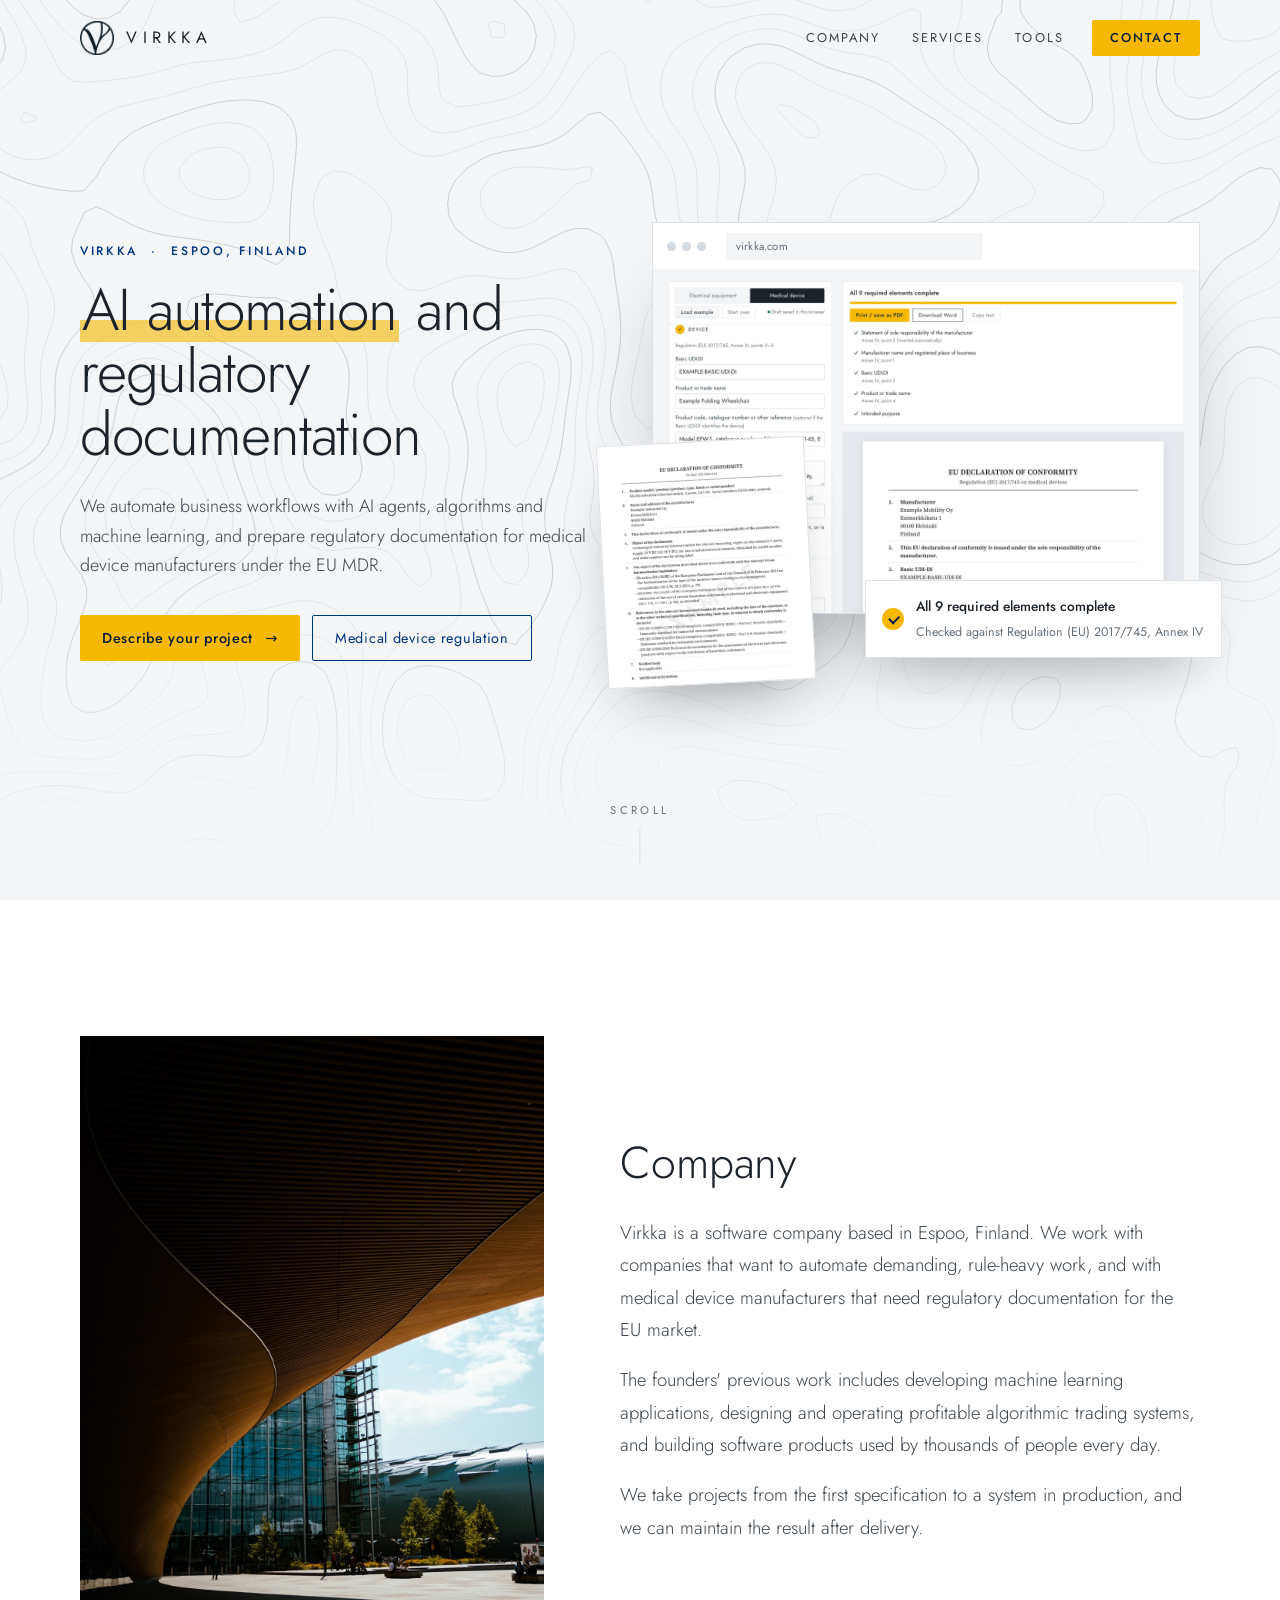
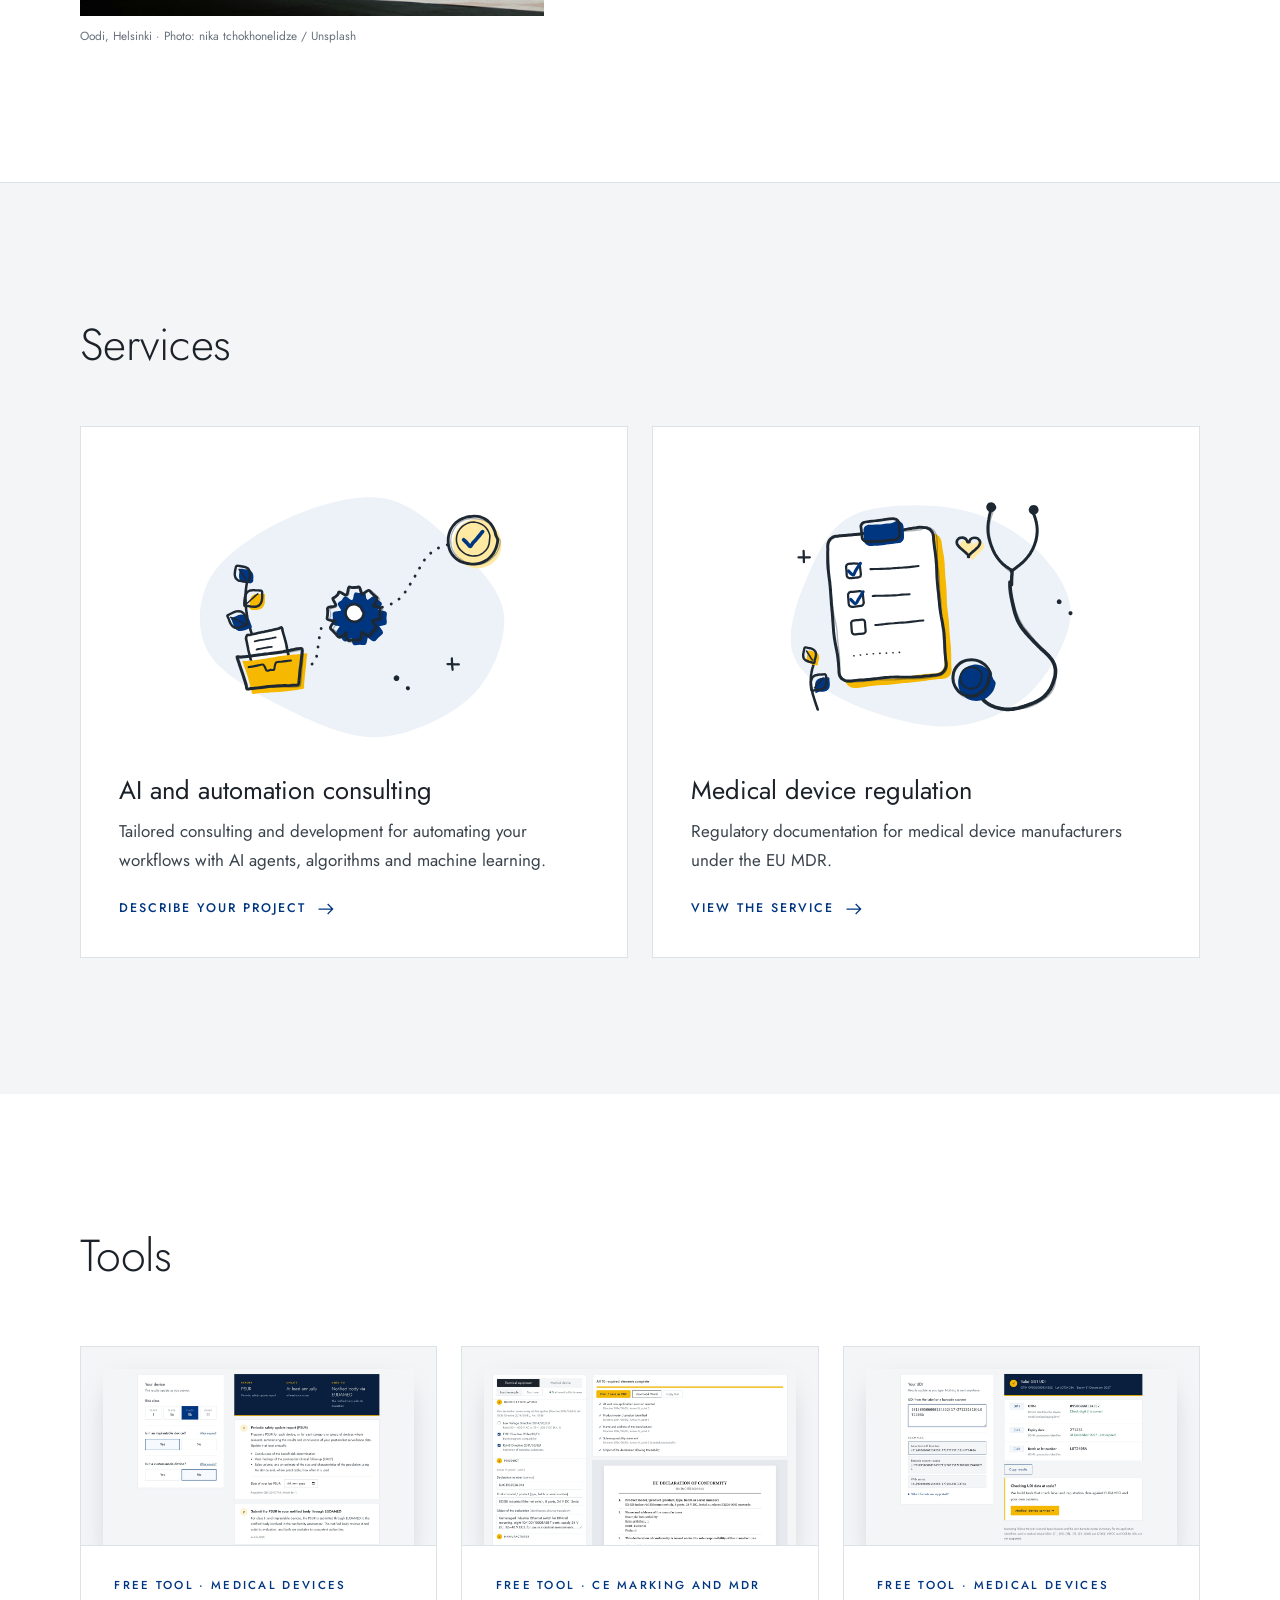
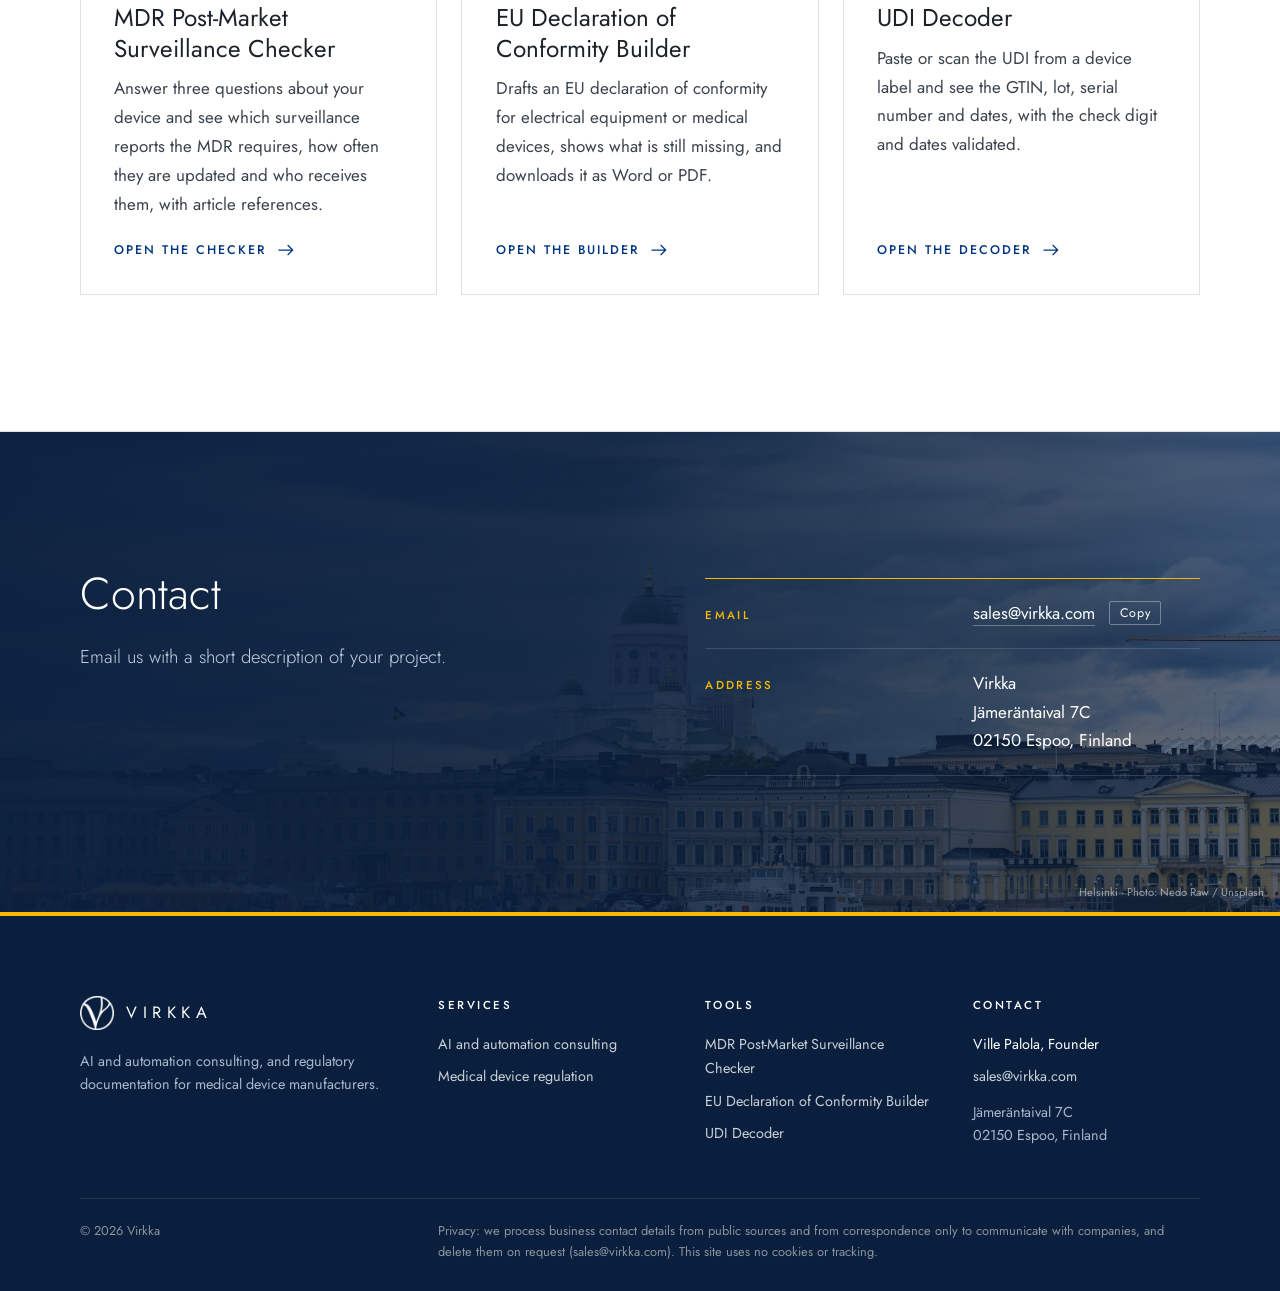
==== commit e93916ed: "Reword founders' background Co-Authored-By: Claude Opus 5.5 <noreply@anthropic.com>" ====
--- a/index.html
+++ b/index.html
@@ -62,7 +62,7 @@
     <div class="media-text">
       <h2 class="title reveal">Company</h2>
       <p class="lead reveal">Virkka is a software company based in Espoo, Finland. We work with companies that want to automate demanding, rule-heavy work, and with medical device manufacturers that need regulatory documentation for the EU market.</p>
-      <p class="lead reveal">The founders have backgrounds in software engineering, machine learning, robotics and quantitative finance. Before founding Virkka, they built profitable automated trading strategies running on live markets, machine learning models that run in real time on mobile devices, and software products used daily by thousands of people.</p>
+      <p class="lead reveal">The founders' previous work includes developing machine learning applications, designing and operating profitable algorithmic trading systems, and building software products used by thousands of people every day.</p>
       <p class="lead reveal">We take projects from the first specification to a system in production, and we can maintain the result after delivery.</p>
     </div>
   </div>
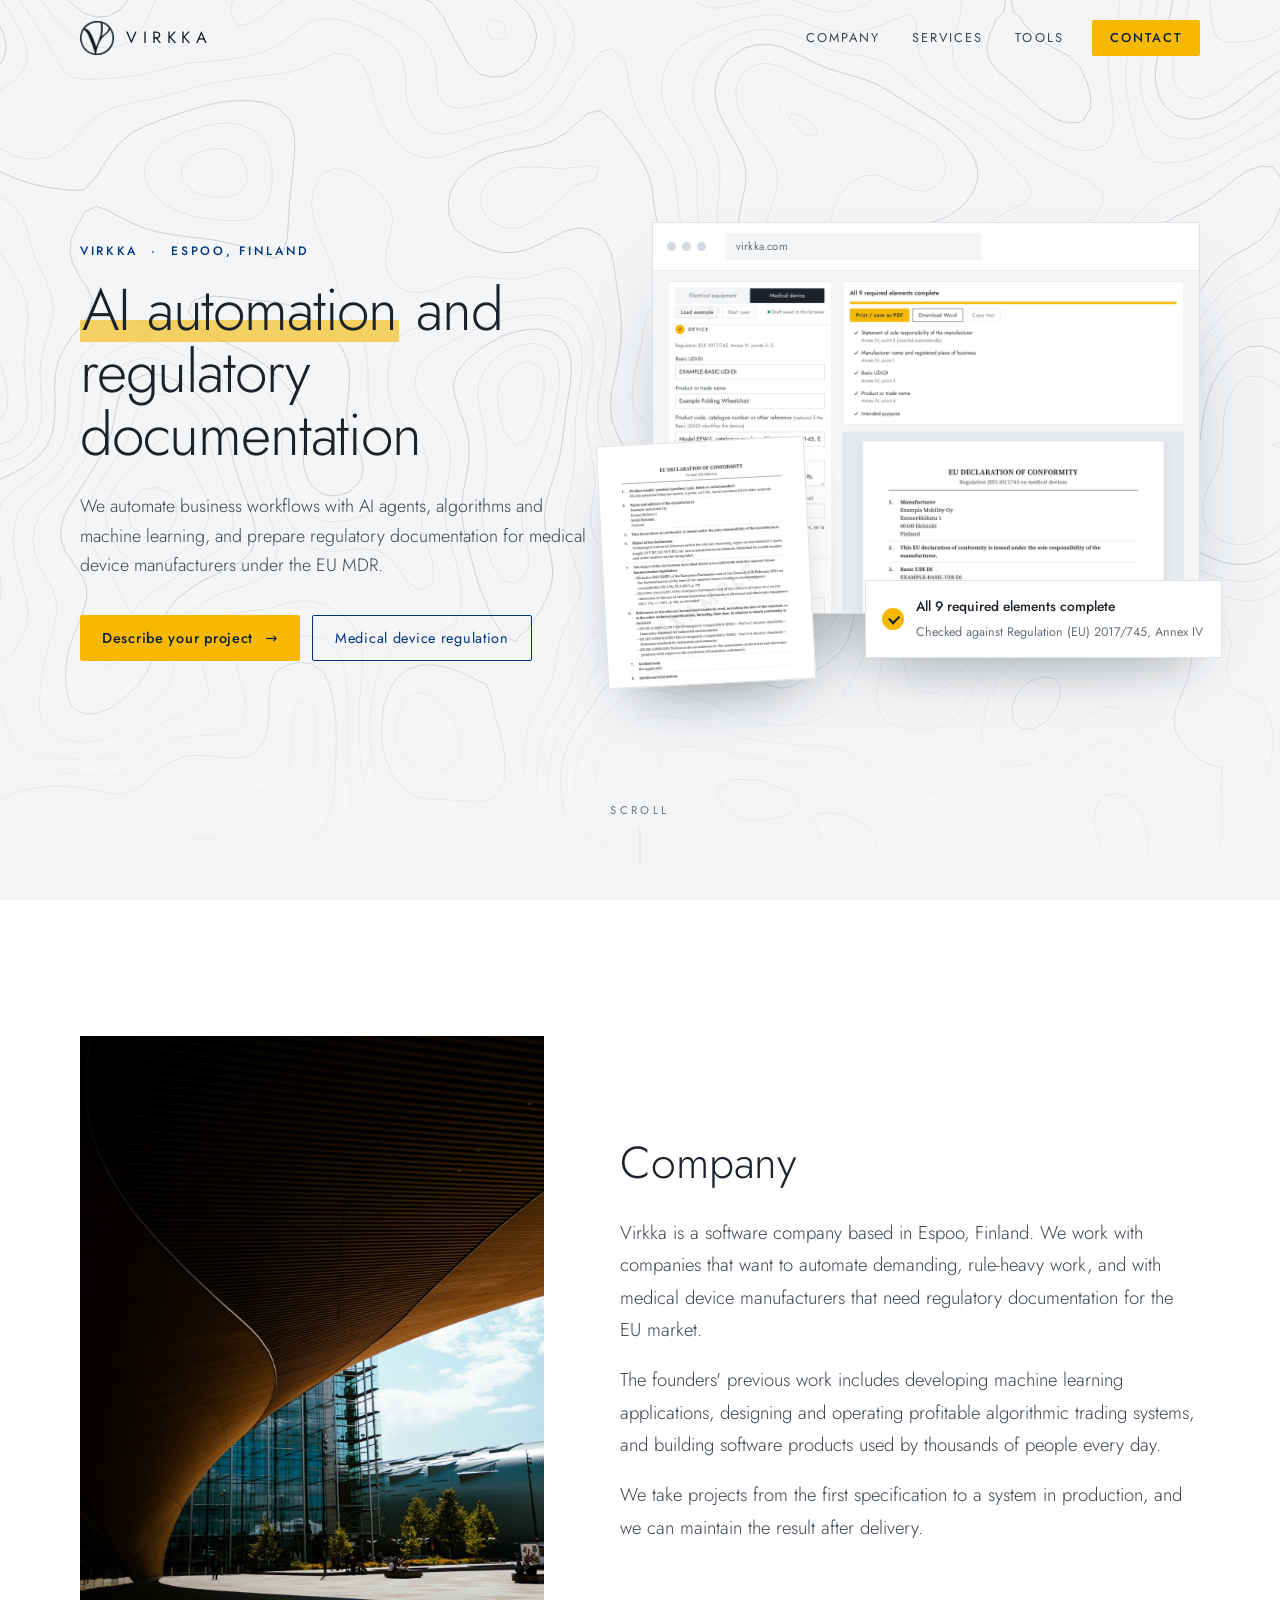
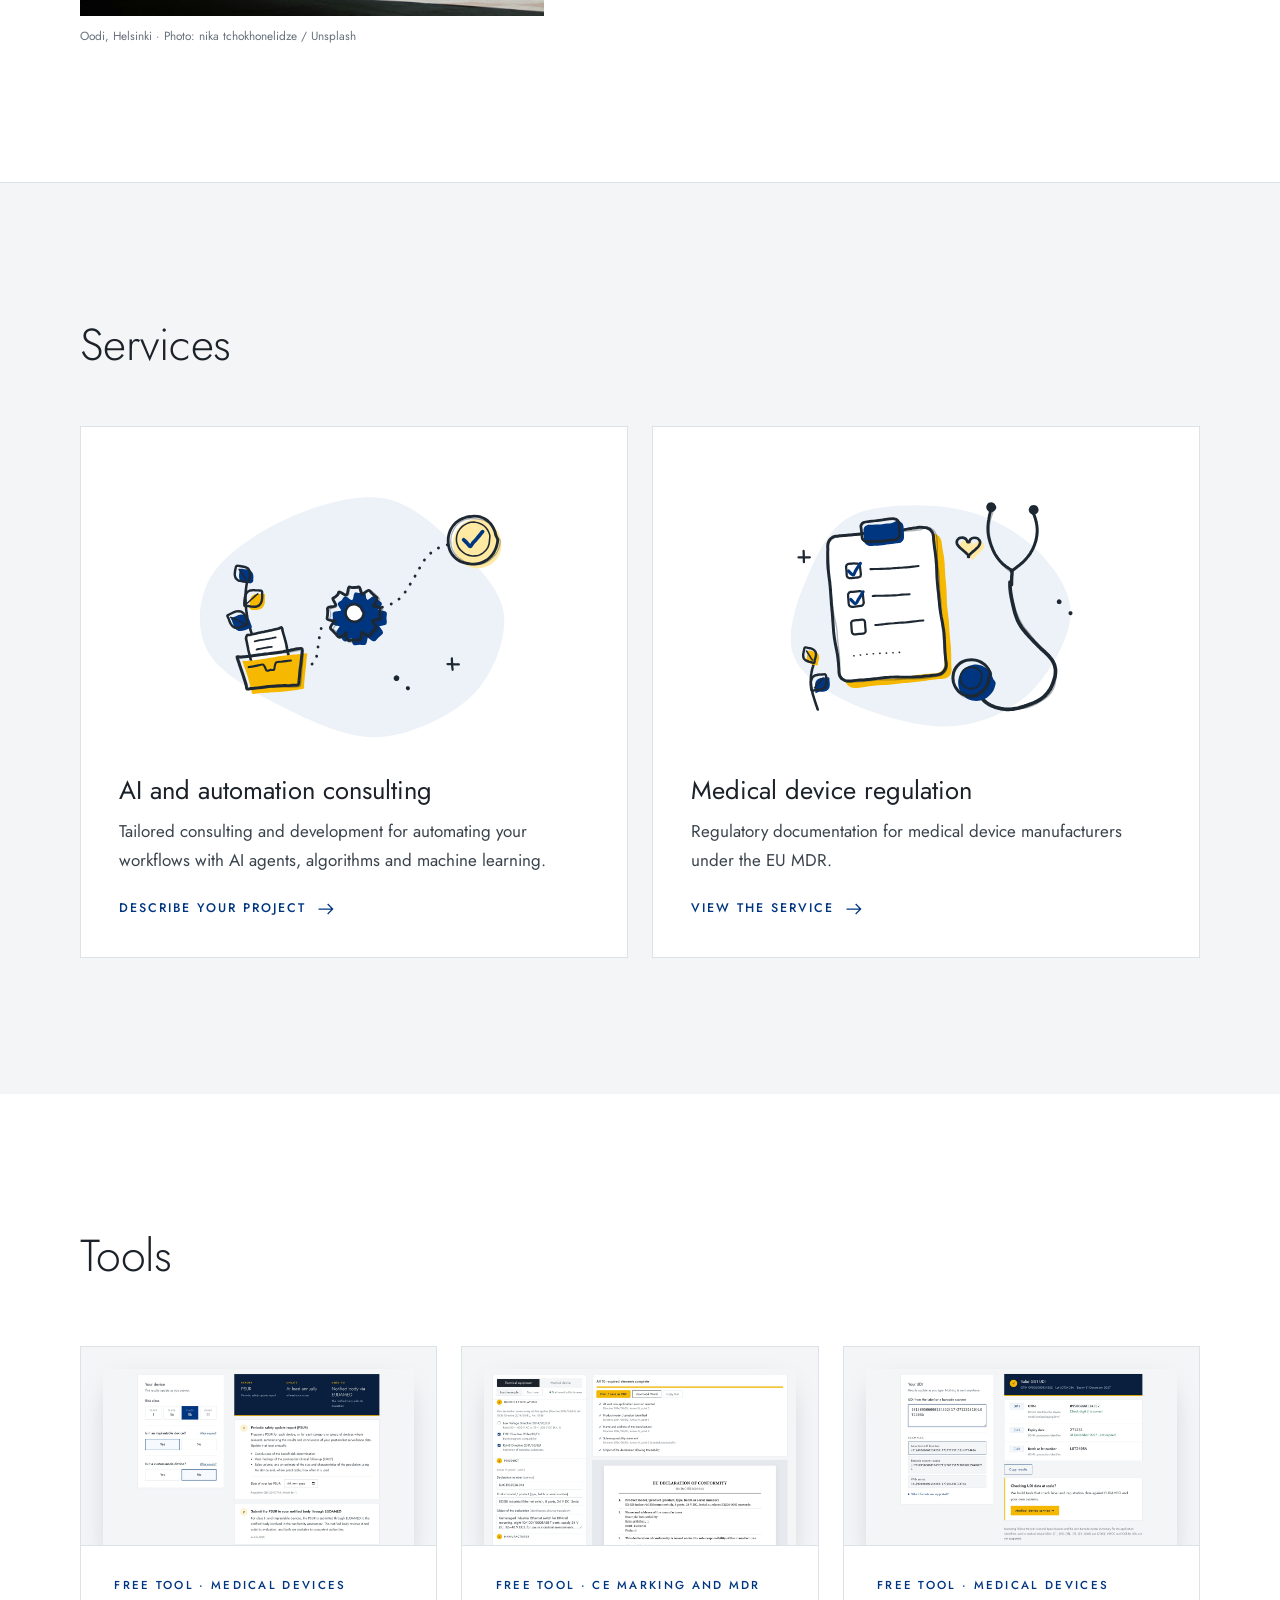
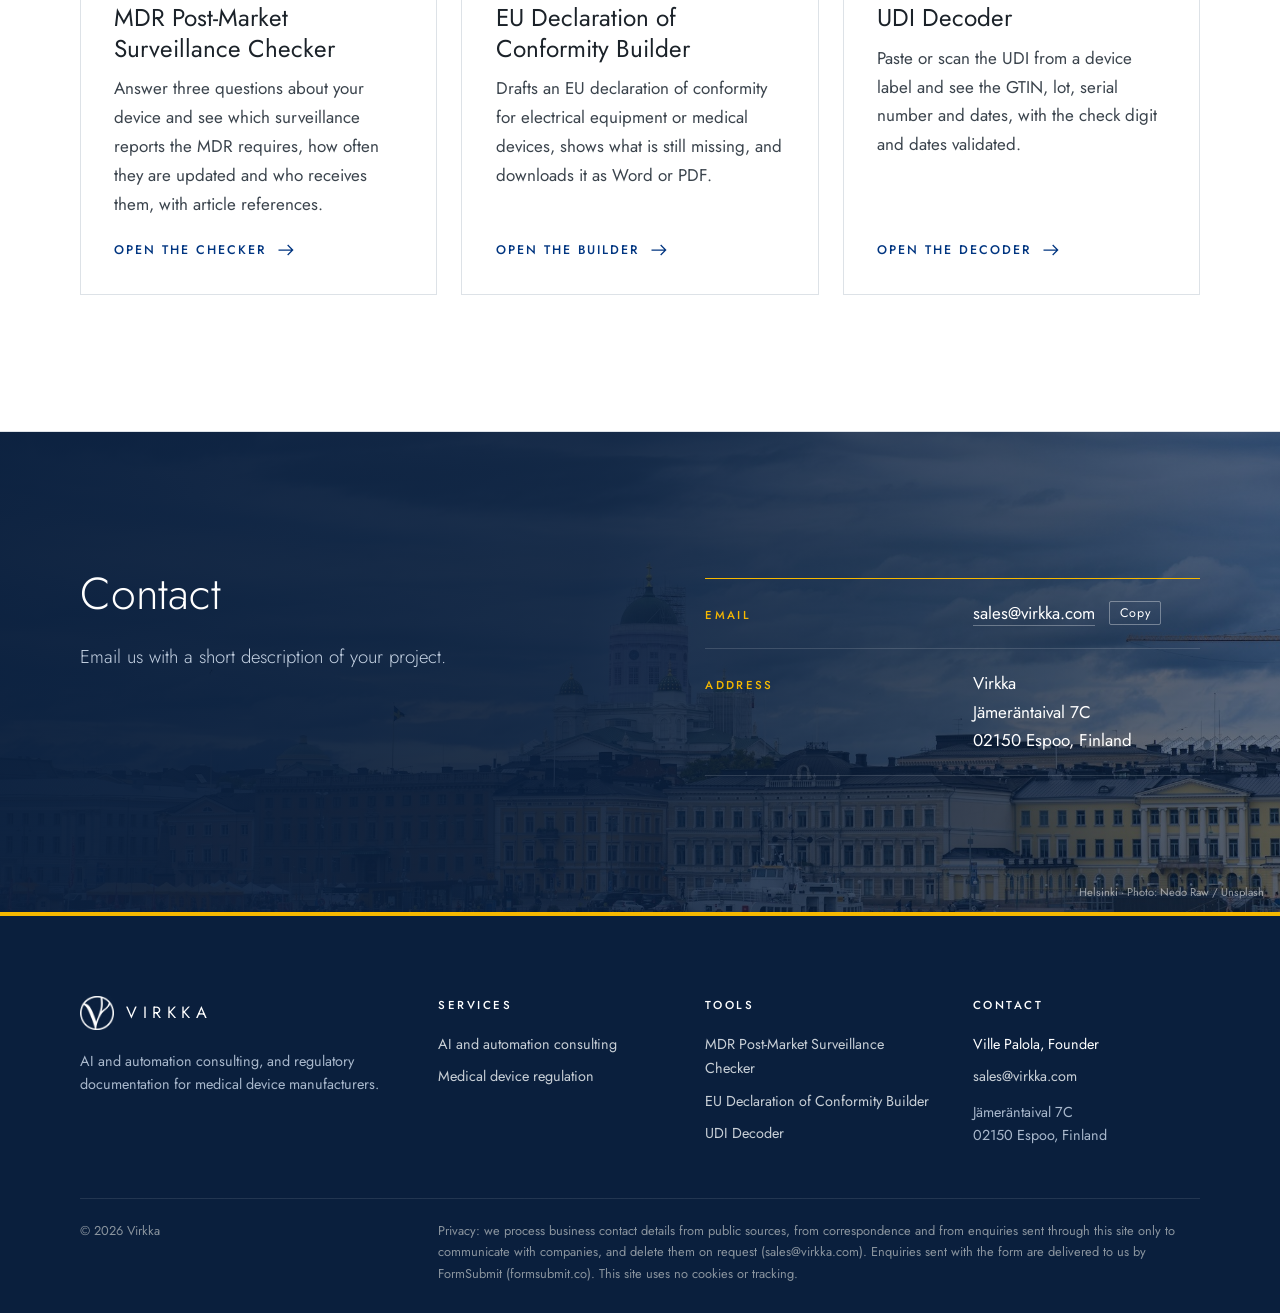
==== commit 10b0e0ba: "Send enquiries directly from the website The enquiry form now submits to FormSubmit, which delivers " ====
--- a/index.html
+++ b/index.html
@@ -165,7 +165,7 @@
   </div>
   <div class="container foot-bottom">
     <p>© 2026 Virkka</p>
-    <p>Privacy: we process business contact details from public sources and from correspondence only to communicate with companies, and delete them on request (sales@virkka.com). This site uses no cookies or tracking.</p>
+    <p>Privacy: we process business contact details from public sources, from correspondence and from enquiries sent through this site only to communicate with companies, and delete them on request (sales@virkka.com). Enquiries sent with the form are delivered to us by FormSubmit (formsubmit.co). This site uses no cookies or tracking.</p>
   </div>
 </footer>
 
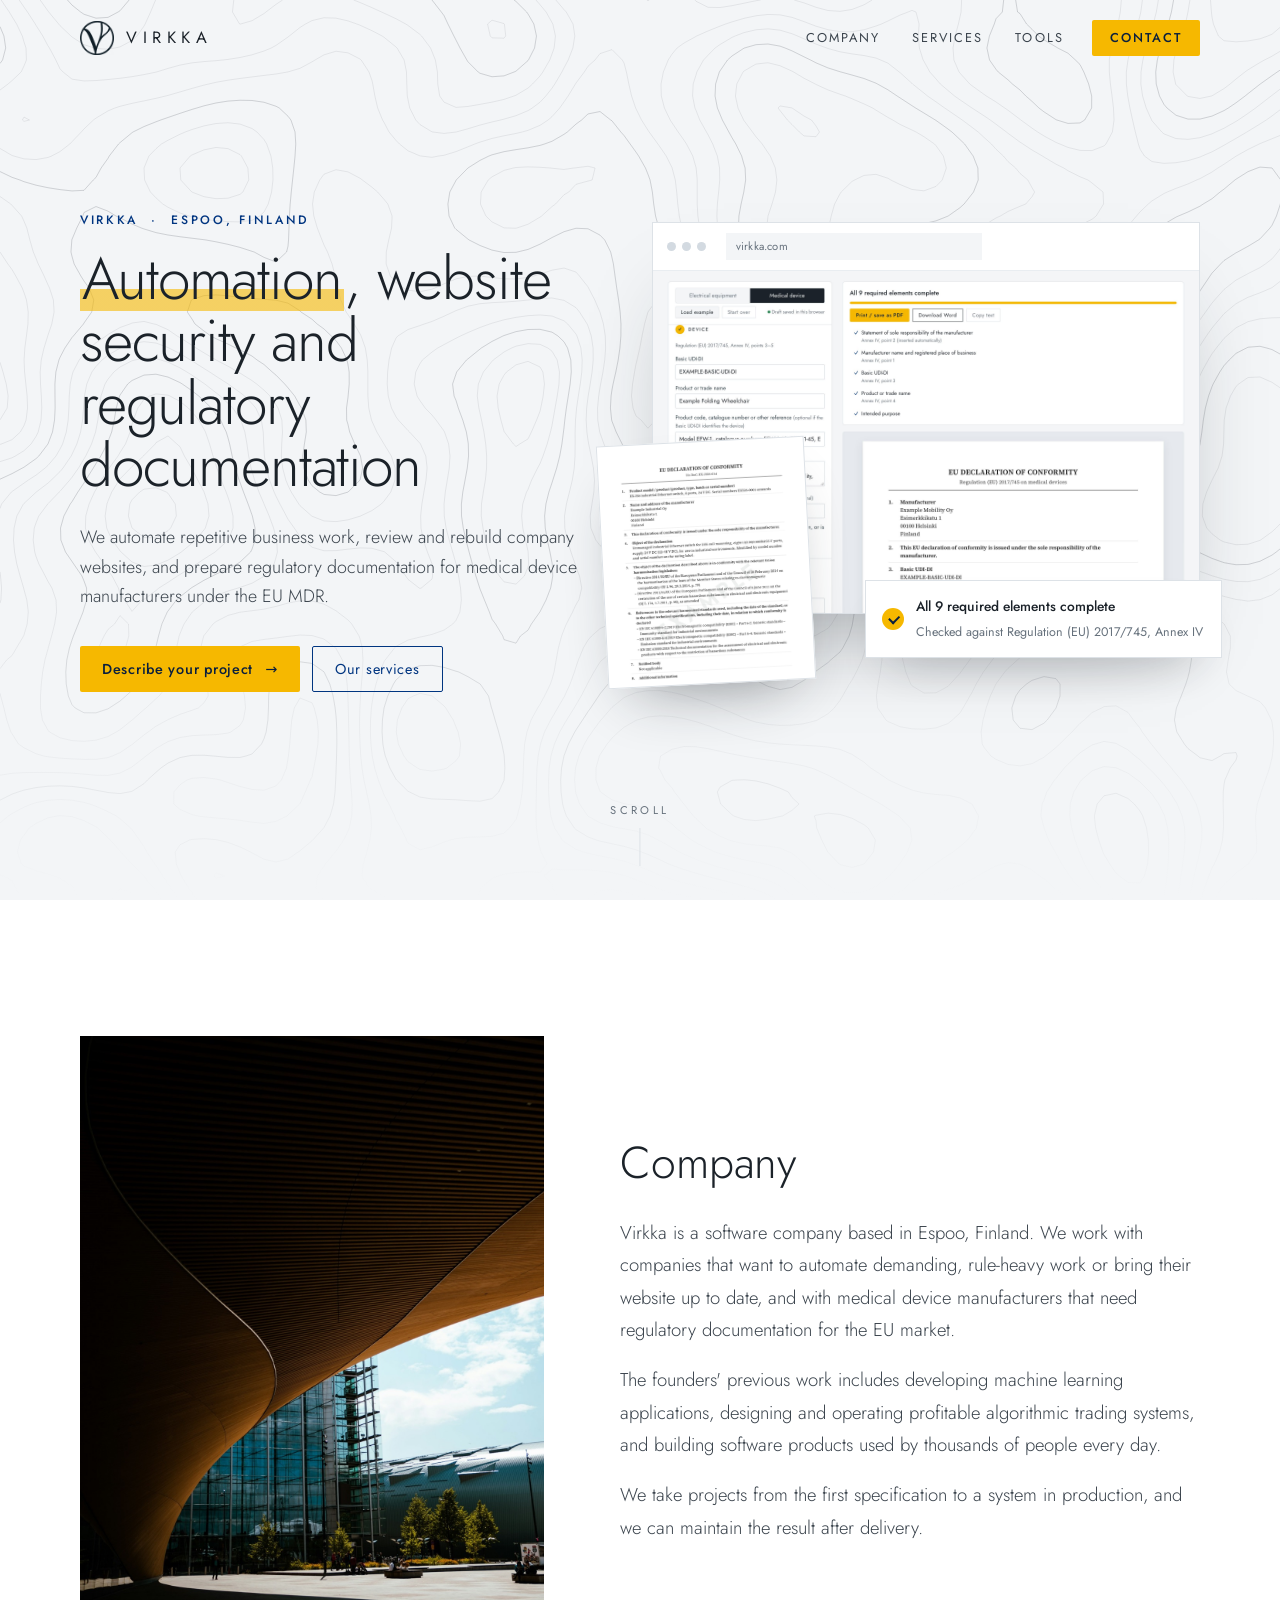
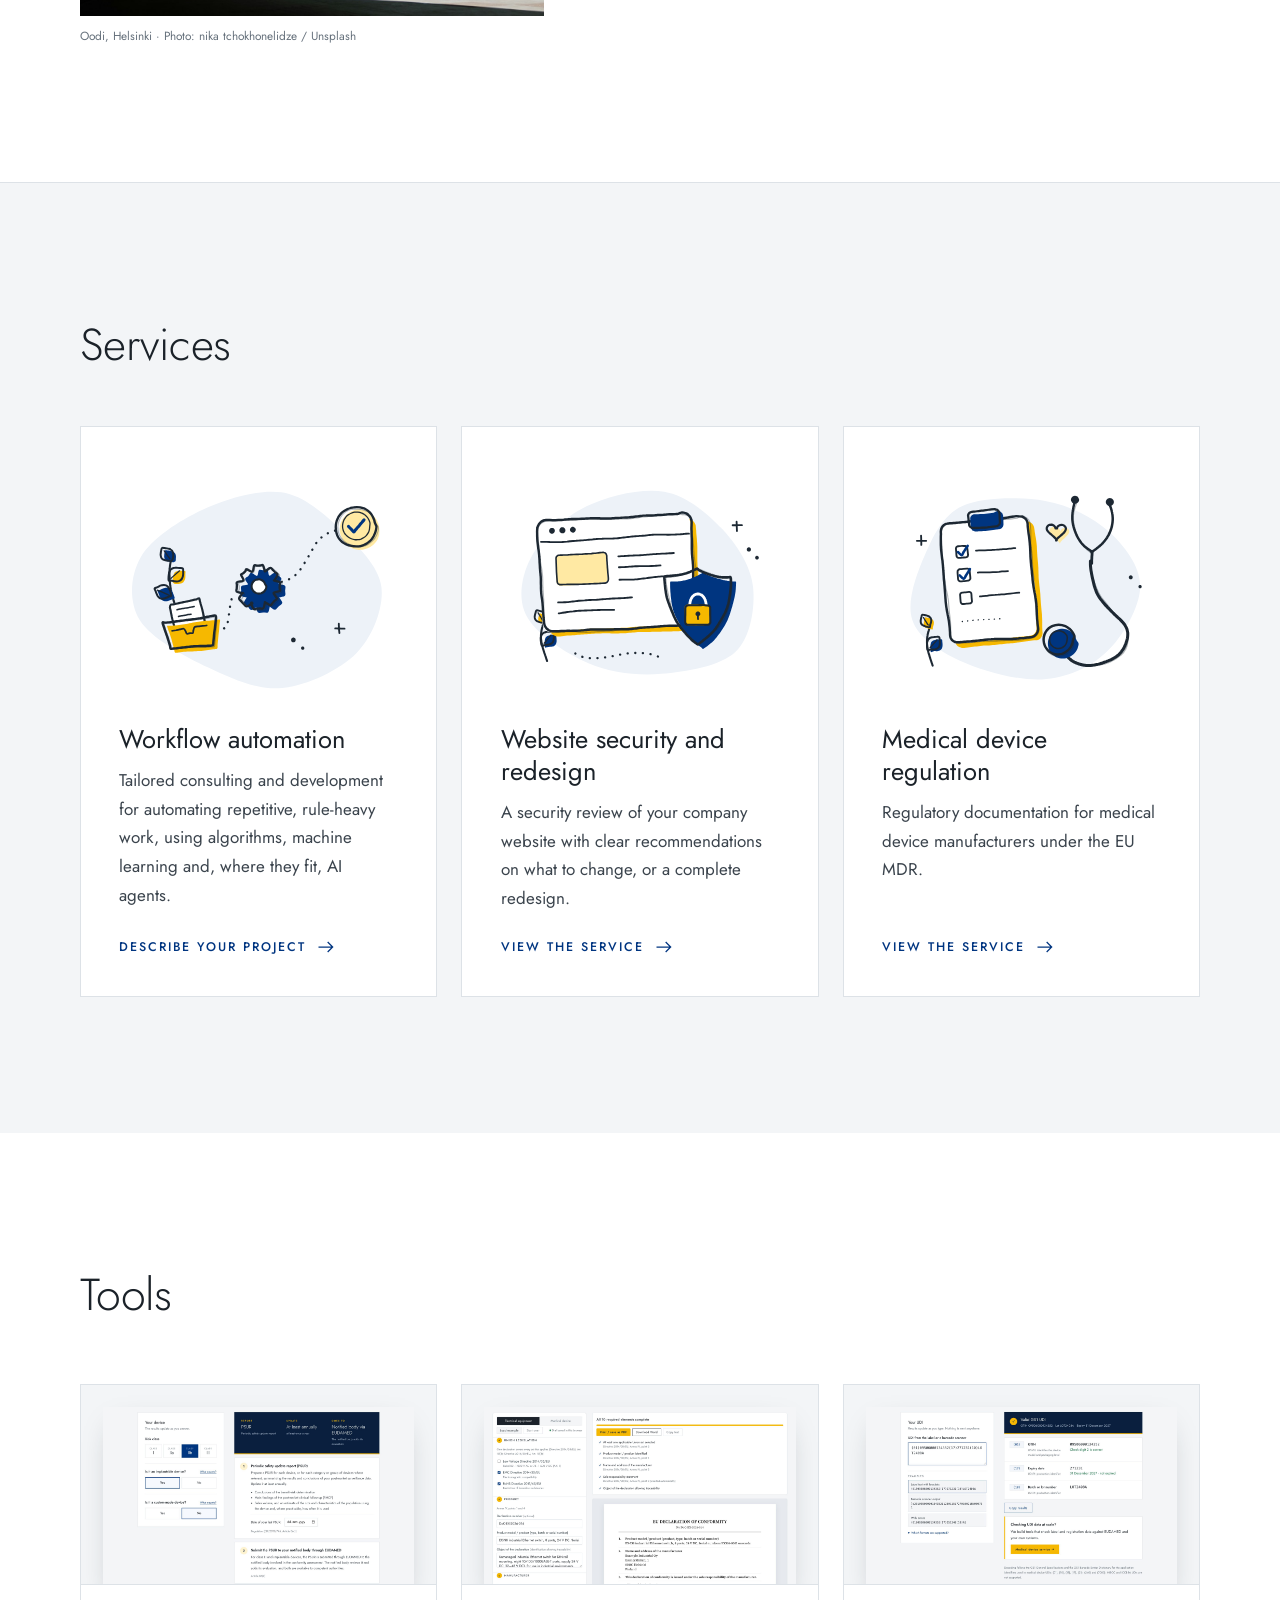
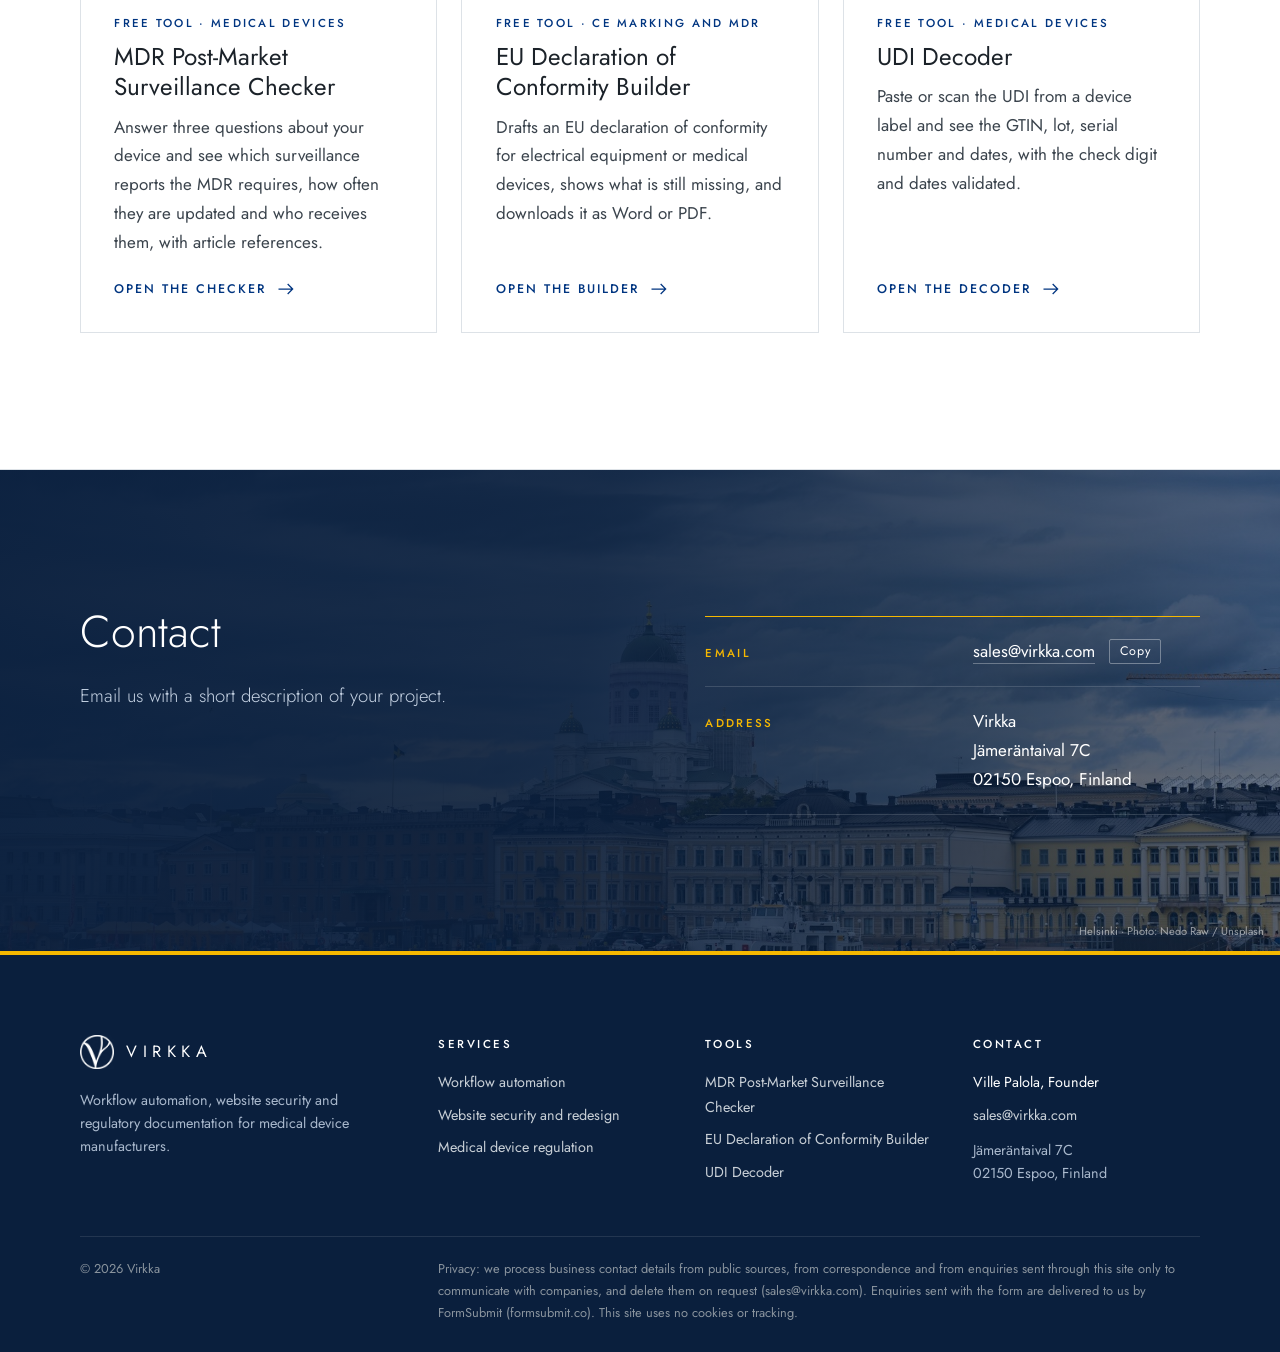
==== commit 5b440ce1: "Add website security service, reduce AI wording New Website security and redesign service page and h" ====
--- a/index.html
+++ b/index.html
@@ -3,8 +3,8 @@
 <head>
 <meta charset="utf-8">
 <meta name="viewport" content="width=device-width, initial-scale=1">
-<title>Virkka · AI and automation consulting, medical device regulation</title>
-<meta name="description" content="Virkka is a software company in Espoo, Finland. We automate business workflows with AI agents, algorithms and machine learning, and prepare regulatory documentation for medical device manufacturers.">
+<title>Virkka · Workflow automation, website security and medical device regulation</title>
+<meta name="description" content="Virkka is a software company in Espoo, Finland. We automate repetitive business work, review and rebuild company websites, and prepare regulatory documentation for medical device manufacturers.">
 <meta name="theme-color" content="#ffffff">
 <link rel="icon" href="img/logo-mark.png">
 <link rel="preconnect" href="https://fonts.googleapis.com">
@@ -32,11 +32,11 @@
   <div class="container hero-grid">
     <div class="hero-copy">
       <p class="hero-kicker intro-fade">Virkka &nbsp;·&nbsp; Espoo, Finland</p>
-      <h1 class="intro-fade" style="animation-delay:.25s"><span class="mark">AI automation</span> and regulatory documentation</h1>
-      <p class="hero-sub intro-fade" style="animation-delay:.4s">We automate business workflows with AI agents, algorithms and machine learning, and prepare regulatory documentation for medical device manufacturers under the EU MDR.</p>
+      <h1 class="intro-fade" style="animation-delay:.25s"><span class="mark">Automation</span>, website security and regulatory documentation</h1>
+      <p class="hero-sub intro-fade" style="animation-delay:.4s">We automate repetitive business work, review and rebuild company websites, and prepare regulatory documentation for medical device manufacturers under the EU MDR.</p>
       <div class="hero-ctas intro-fade" style="animation-delay:.55s">
         <a class="button" href="projects/index.html">Describe your project <span aria-hidden="true">→</span></a>
-        <a class="button ghost" href="medical-devices/index.html">Medical device regulation</a>
+        <a class="button ghost" href="#services">Our services</a>
       </div>
     </div>
     <div class="hero-visual intro-fade" style="animation-delay:.5s" aria-hidden="true">
@@ -61,7 +61,7 @@
     </figure>
     <div class="media-text">
       <h2 class="title reveal">Company</h2>
-      <p class="lead reveal">Virkka is a software company based in Espoo, Finland. We work with companies that want to automate demanding, rule-heavy work, and with medical device manufacturers that need regulatory documentation for the EU market.</p>
+      <p class="lead reveal">Virkka is a software company based in Espoo, Finland. We work with companies that want to automate demanding, rule-heavy work or bring their website up to date, and with medical device manufacturers that need regulatory documentation for the EU market.</p>
       <p class="lead reveal">The founders' previous work includes developing machine learning applications, designing and operating profitable algorithmic trading systems, and building software products used by thousands of people every day.</p>
       <p class="lead reveal">We take projects from the first specification to a system in production, and we can maintain the result after delivery.</p>
     </div>
@@ -71,14 +71,20 @@
 <section class="band" id="services">
   <div class="container">
     <h2 class="title reveal">Services</h2>
-    <div class="paths">
+    <div class="paths three">
       <a class="path reveal" href="projects/index.html">
         <img src="img/ill/custom.svg" alt="" width="240" height="200">
-        <h3>AI and automation consulting</h3>
-        <p>Tailored consulting and development for automating your workflows with AI agents, algorithms and machine learning.</p>
+        <h3>Workflow automation</h3>
+        <p>Tailored consulting and development for automating repetitive, rule-heavy work, using algorithms, machine learning and, where they fit, AI agents.</p>
         <span class="go">Describe your project <svg viewBox="0 0 24 24" fill="none" stroke="currentColor" stroke-width="1.5" aria-hidden="true"><path d="M3 12h17M14 6l6 6-6 6"/></svg></span>
       </a>
-      <a class="path reveal" style="--d:.08s" href="medical-devices/index.html">
+      <a class="path reveal" style="--d:.08s" href="website-security/index.html">
+        <img src="img/ill/websec.svg" alt="" width="240" height="200">
+        <h3>Website security and redesign</h3>
+        <p>A security review of your company website with clear recommendations on what to change, or a complete redesign.</p>
+        <span class="go">View the service <svg viewBox="0 0 24 24" fill="none" stroke="currentColor" stroke-width="1.5" aria-hidden="true"><path d="M3 12h17M14 6l6 6-6 6"/></svg></span>
+      </a>
+      <a class="path reveal" style="--d:.16s" href="medical-devices/index.html">
         <img src="img/ill/medical.svg" alt="" width="240" height="200">
         <h3>Medical device regulation</h3>
         <p>Regulatory documentation for medical device manufacturers under the EU MDR.</p>
@@ -143,11 +149,12 @@
   <div class="container foot-grid">
     <div class="foot-brand">
       <a class="brand" href="index.html"><img src="img/logo-mark.png" alt=""><span>VIRKKA</span></a>
-      <p>AI and automation consulting, and regulatory documentation for medical device manufacturers.</p>
+      <p>Workflow automation, website security and regulatory documentation for medical device manufacturers.</p>
     </div>
     <div>
       <h4>Services</h4>
-      <a href="projects/index.html">AI and automation consulting</a>
+      <a href="projects/index.html">Workflow automation</a>
+      <a href="website-security/index.html">Website security and redesign</a>
       <a href="medical-devices/index.html">Medical device regulation</a>
     </div>
     <div>
--- a/css/site.css
+++ b/css/site.css
@@ -93,6 +93,8 @@
 .path:hover img { transform: scale(1.03) rotate(-.6deg); }
 .path:hover .go svg { transform: translateX(5px); }
 
+.paths.three { grid-template-columns: repeat(3, minmax(0, 1fr)); }
+
 /* tool cards (home) */
 .tools { display: grid; grid-template-columns: repeat(3, minmax(0, 1fr)); gap: 24px; }
 @media (max-width: 1100px) { .tools { grid-template-columns: repeat(2, minmax(0, 1fr)); } }
@@ -194,8 +196,6 @@
         transition: border-color .2s, box-shadow .25s var(--ease), transform .25s var(--ease), background .2s; }
 .need input, .opt input { position: absolute; opacity: 0; pointer-events: none; }
 .need img { width: 44px; height: 44px; }
-.need:last-child { grid-column: 1 / -1; flex-direction: row; align-items: center; gap: 18px; padding-right: 50px; }
-.need:last-child .need-check { top: 50%; margin-top: -11px; }
 .need-text b { display: block; font-weight: 500; font-size: .98rem; line-height: 1.3; color: var(--ink); }
 .need-text span { display: block; margin-top: 4px; font-size: .85rem; line-height: 1.45; color: var(--muted); }
 .need-check { position: absolute; top: 14px; right: 14px; width: 22px; height: 22px; border-radius: 50%; border: 1px solid #c3ccd5; transition: all .2s; }
@@ -342,6 +342,7 @@
 }
 @media (max-width: 960px) {
   .split, .tool, .contact, .paths, .enquiry, .tools { grid-template-columns: 1fr; }
+  .paths.three { grid-template-columns: 1fr; }
   .eside { position: static; }
   .side-photo { display: none; }
   .others { grid-template-columns: 1fr; }
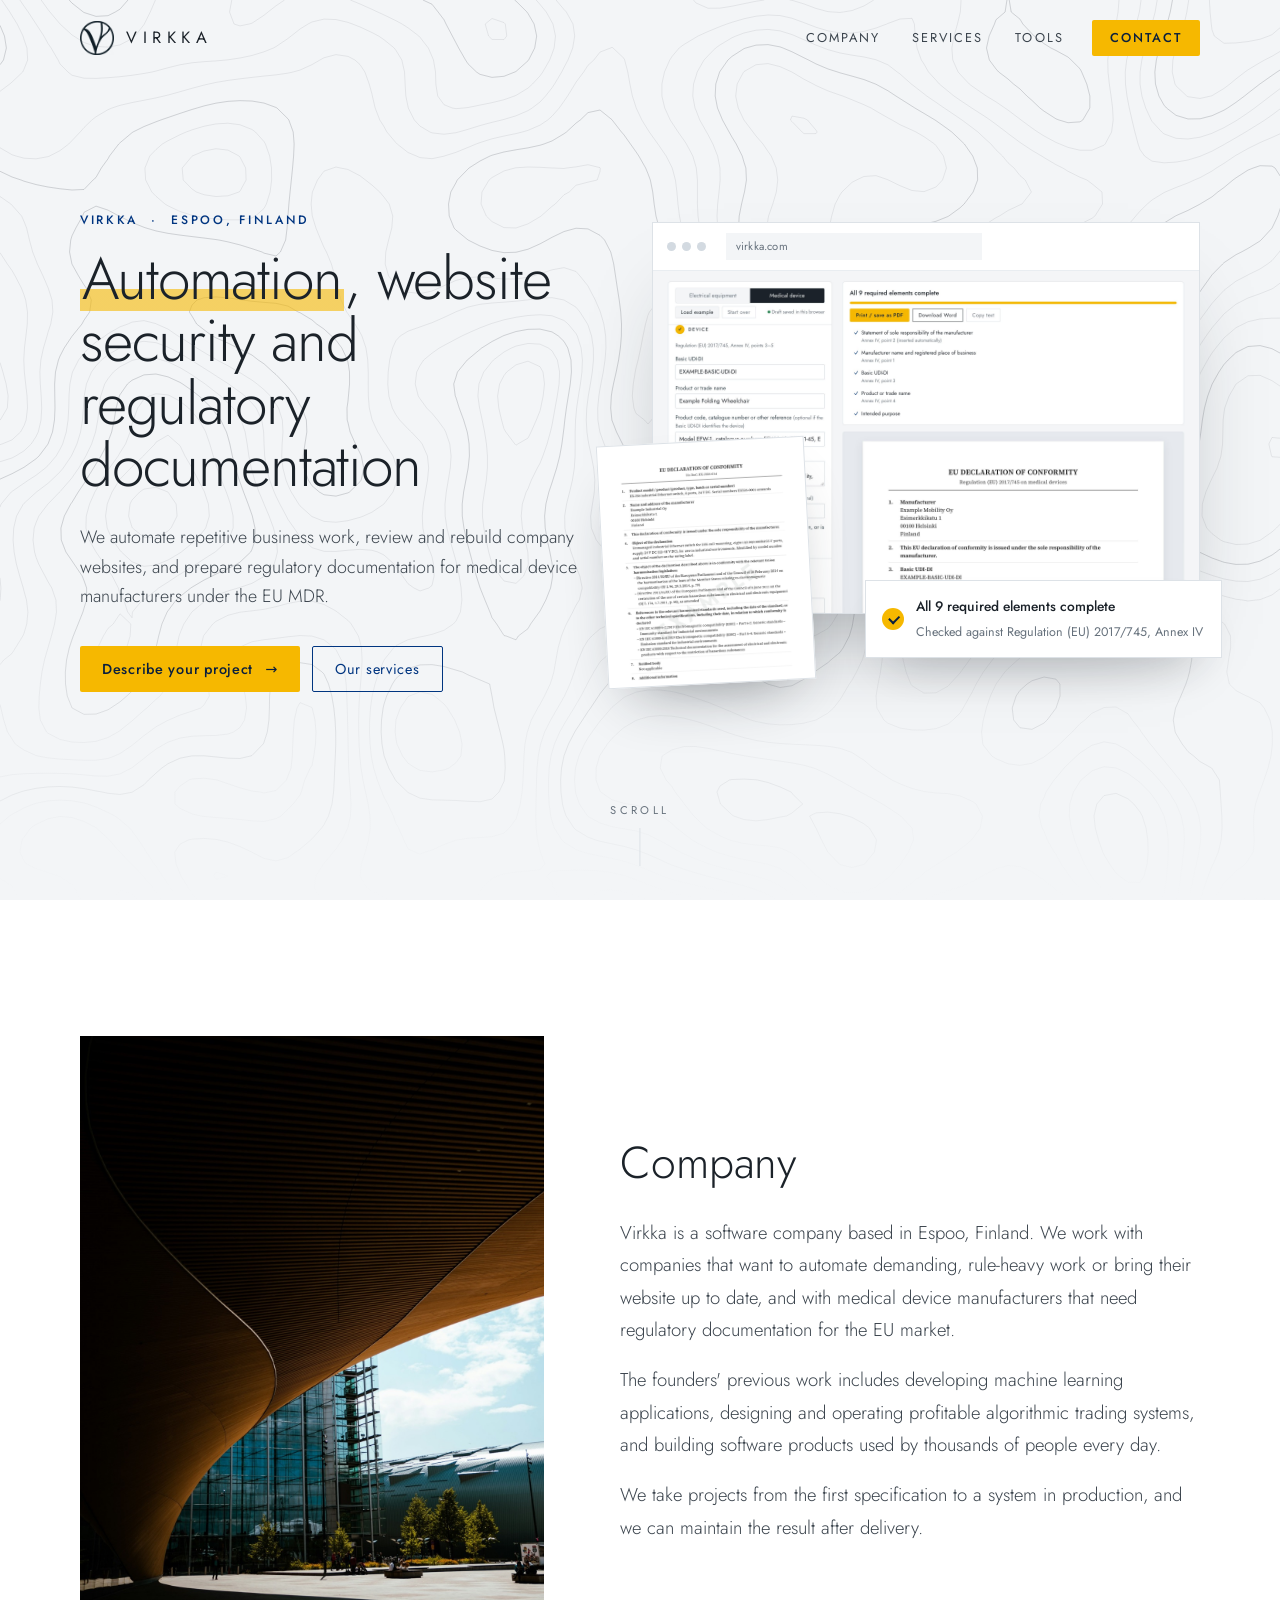
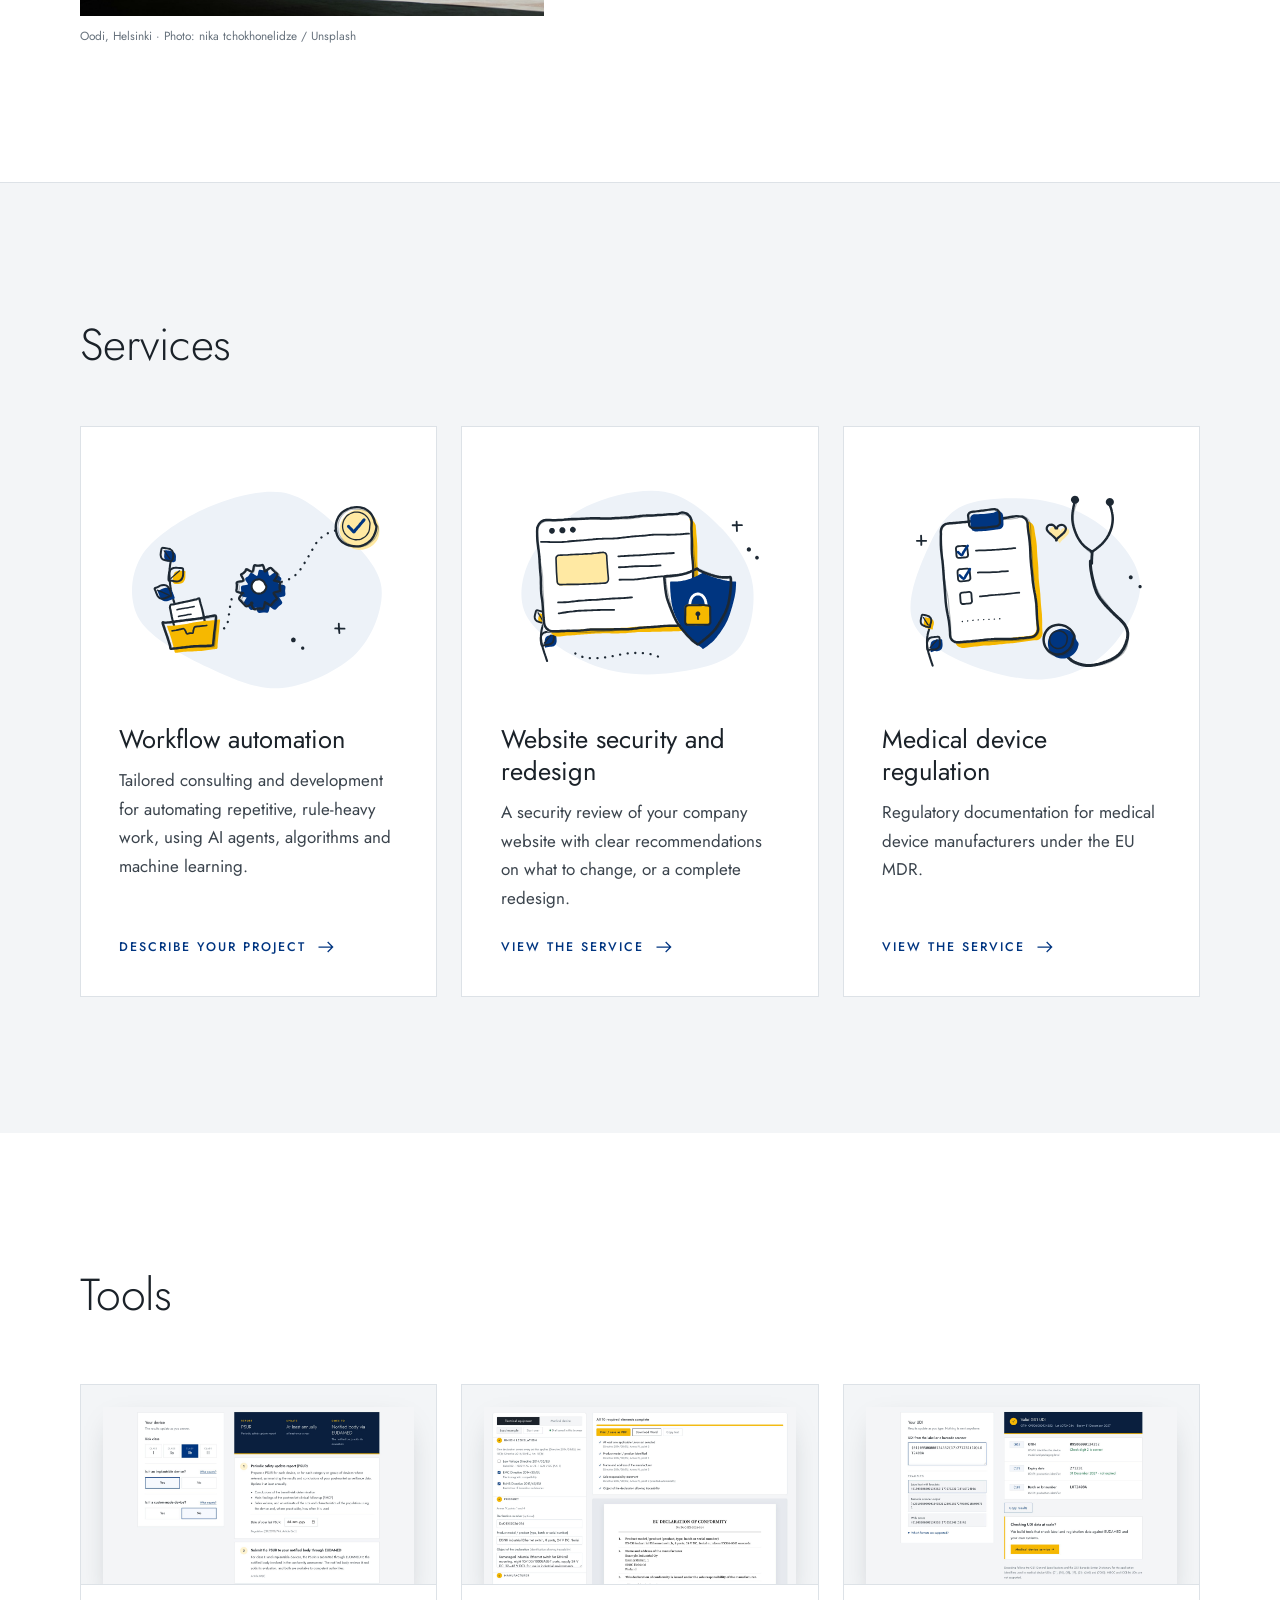
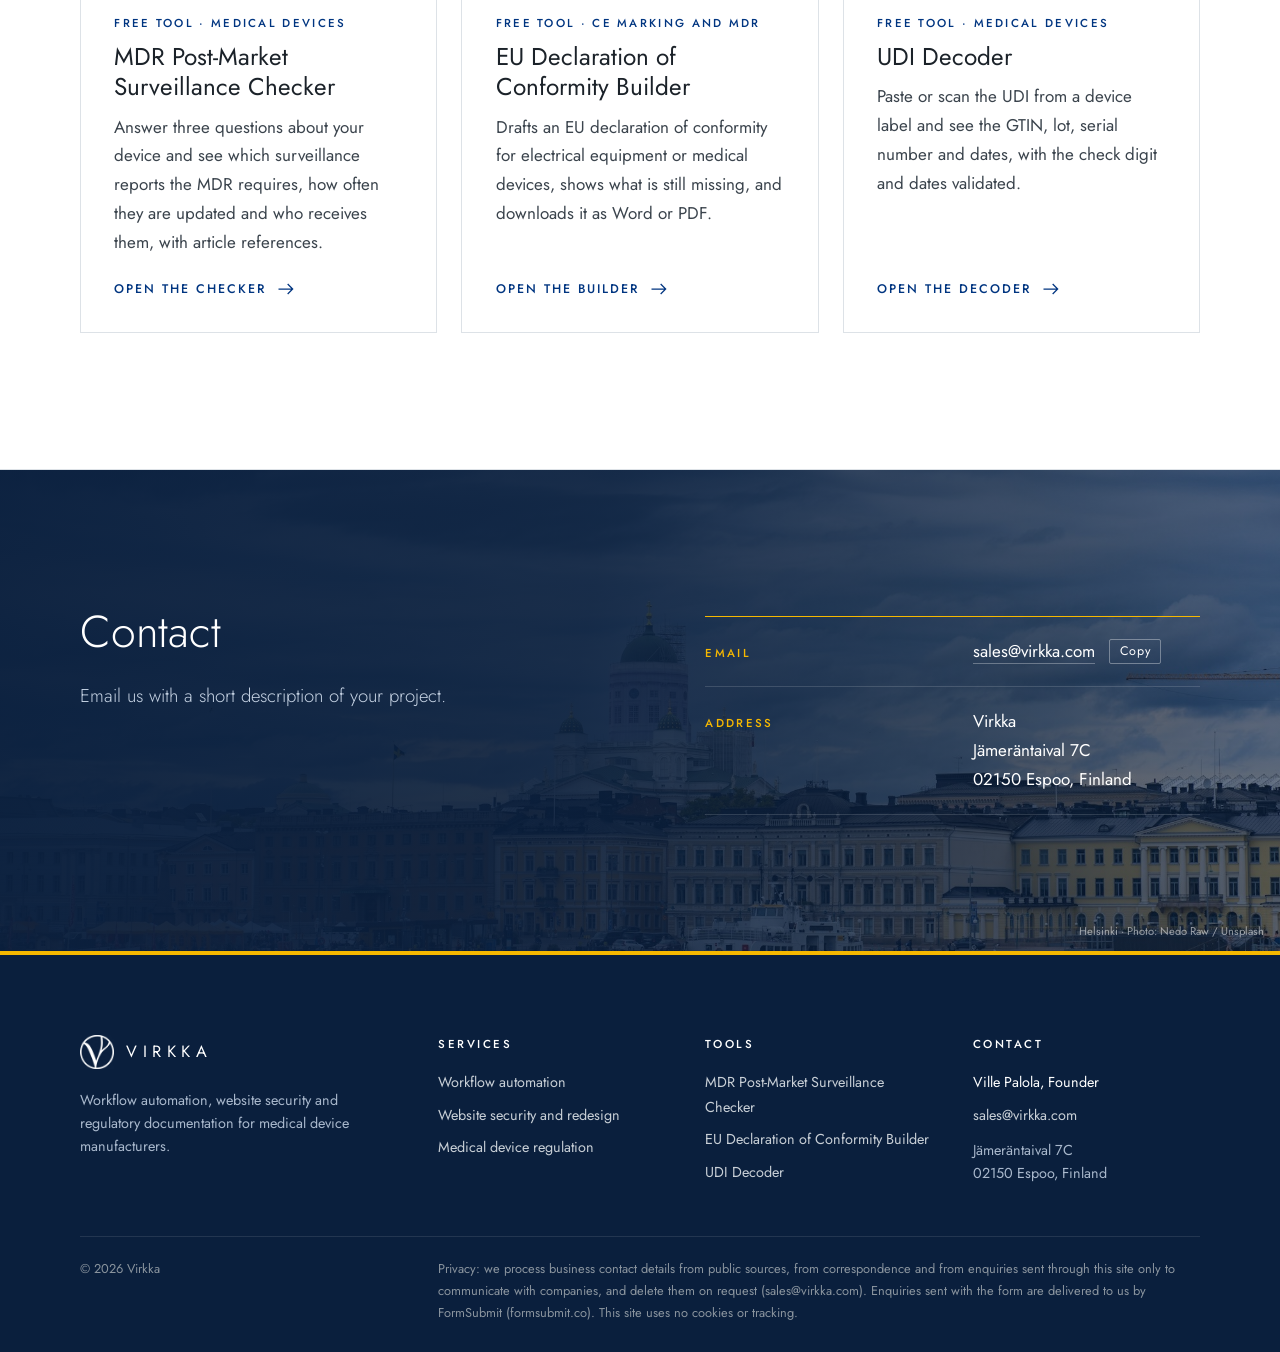
==== commit 6fbaf168: "State AI agents plainly in the automation description Co-Authored-By: Claude Opus 5.5 <noreply@anthr" ====
--- a/index.html
+++ b/index.html
@@ -75,7 +75,7 @@
       <a class="path reveal" href="projects/index.html">
         <img src="img/ill/custom.svg" alt="" width="240" height="200">
         <h3>Workflow automation</h3>
-        <p>Tailored consulting and development for automating repetitive, rule-heavy work, using algorithms, machine learning and, where they fit, AI agents.</p>
+        <p>Tailored consulting and development for automating repetitive, rule-heavy work, using AI agents, algorithms and machine learning.</p>
         <span class="go">Describe your project <svg viewBox="0 0 24 24" fill="none" stroke="currentColor" stroke-width="1.5" aria-hidden="true"><path d="M3 12h17M14 6l6 6-6 6"/></svg></span>
       </a>
       <a class="path reveal" style="--d:.08s" href="website-security/index.html">
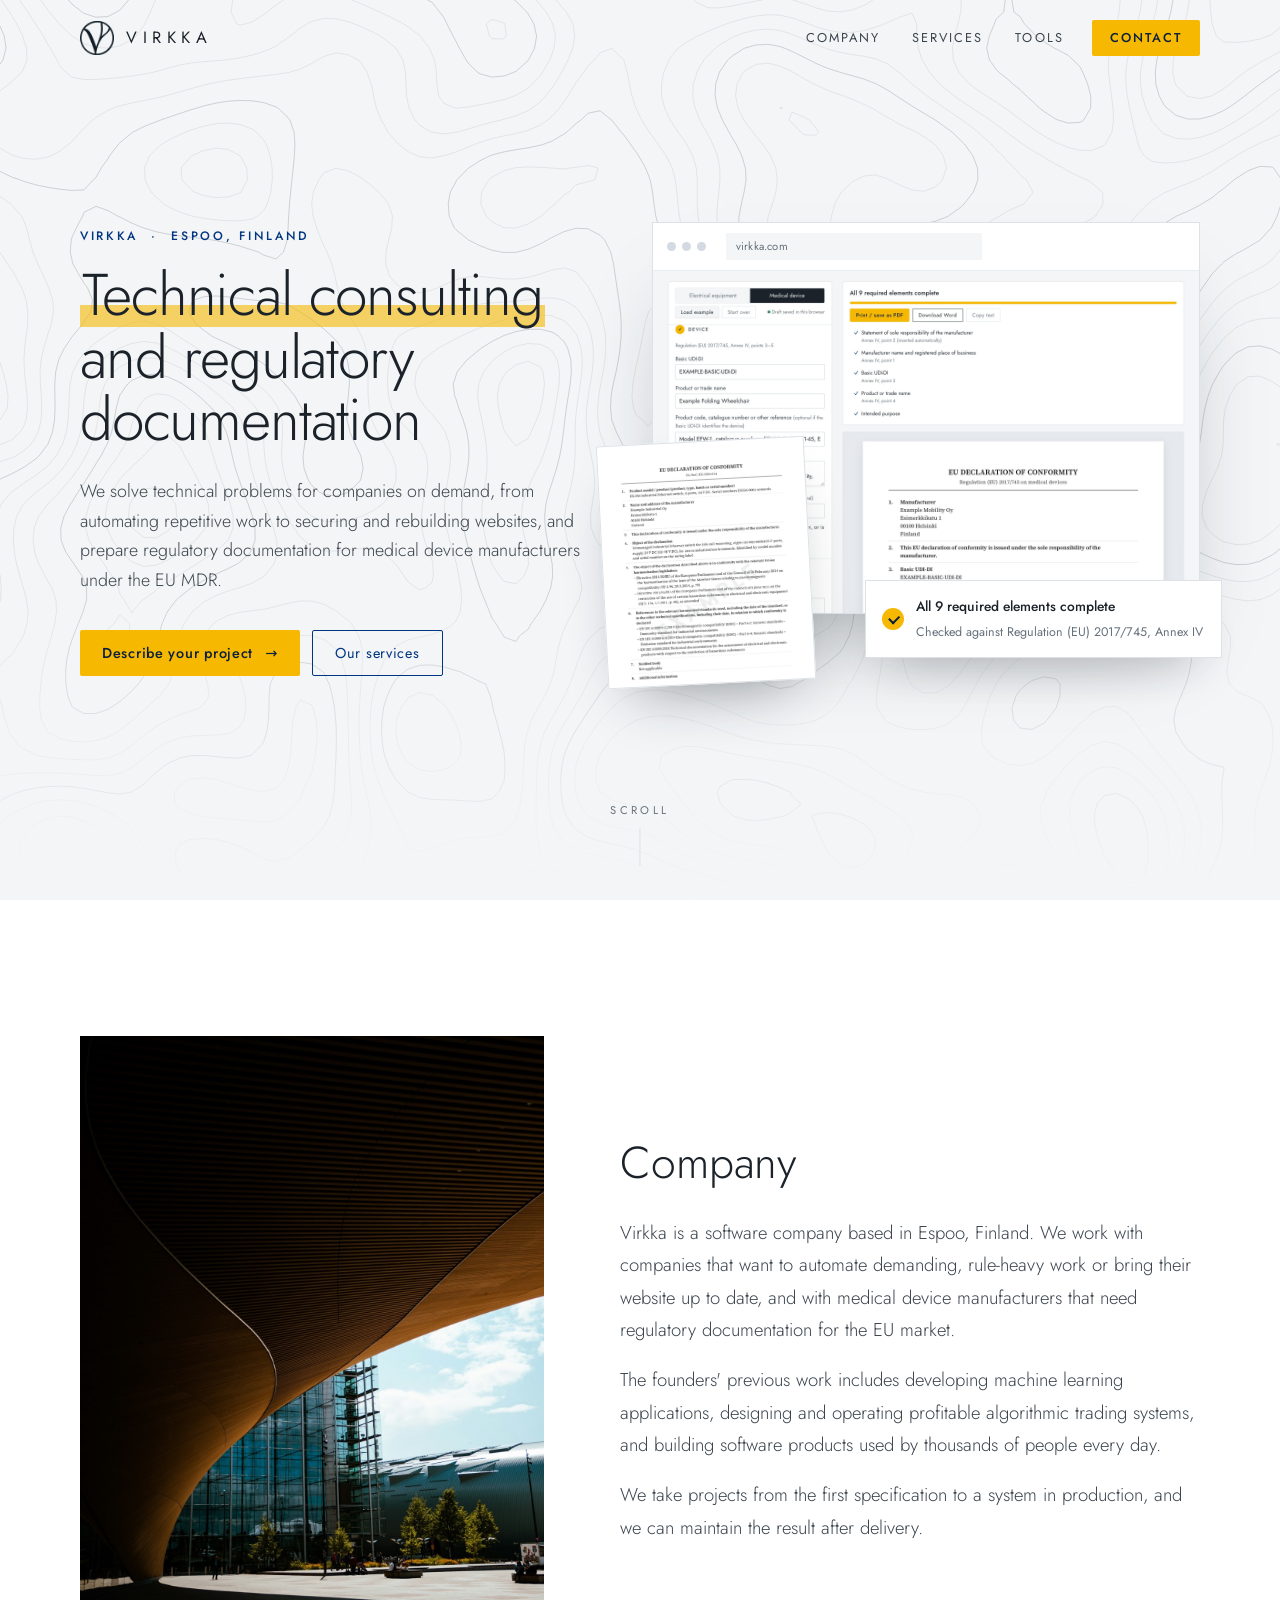
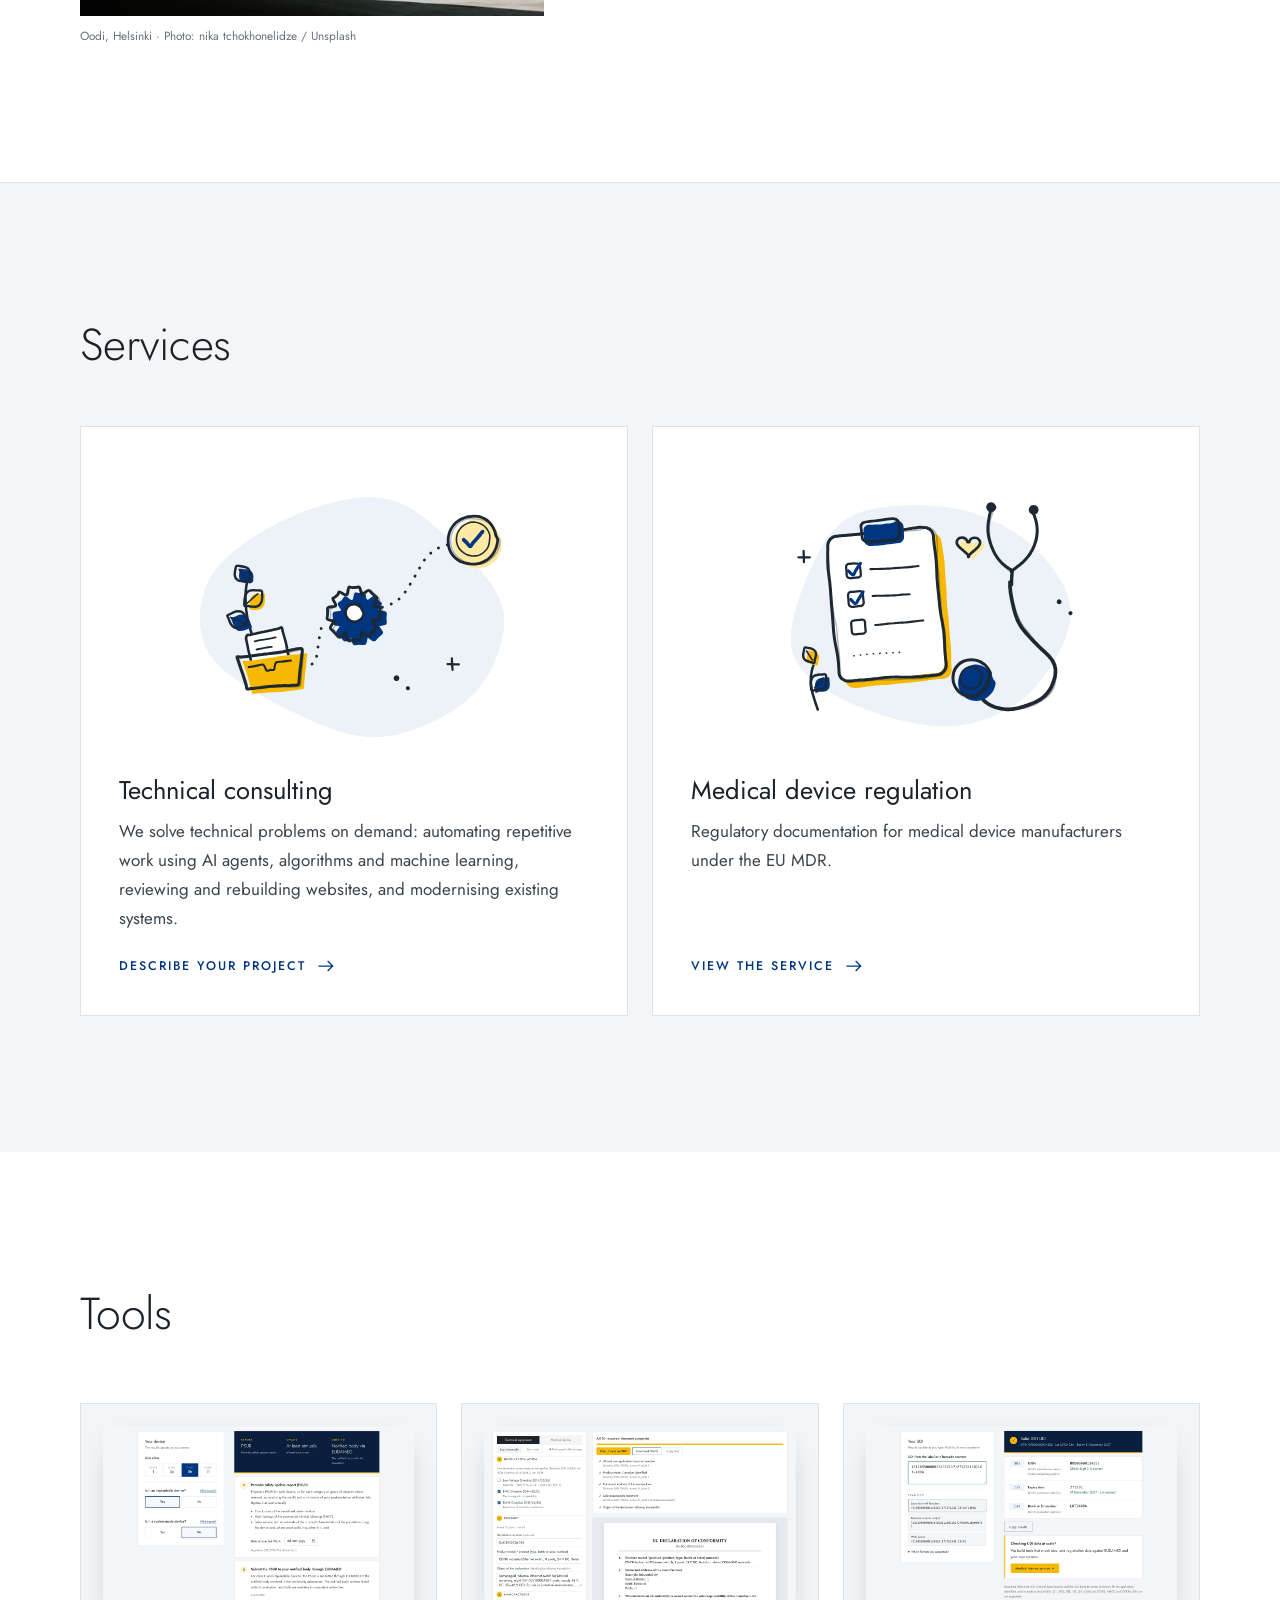
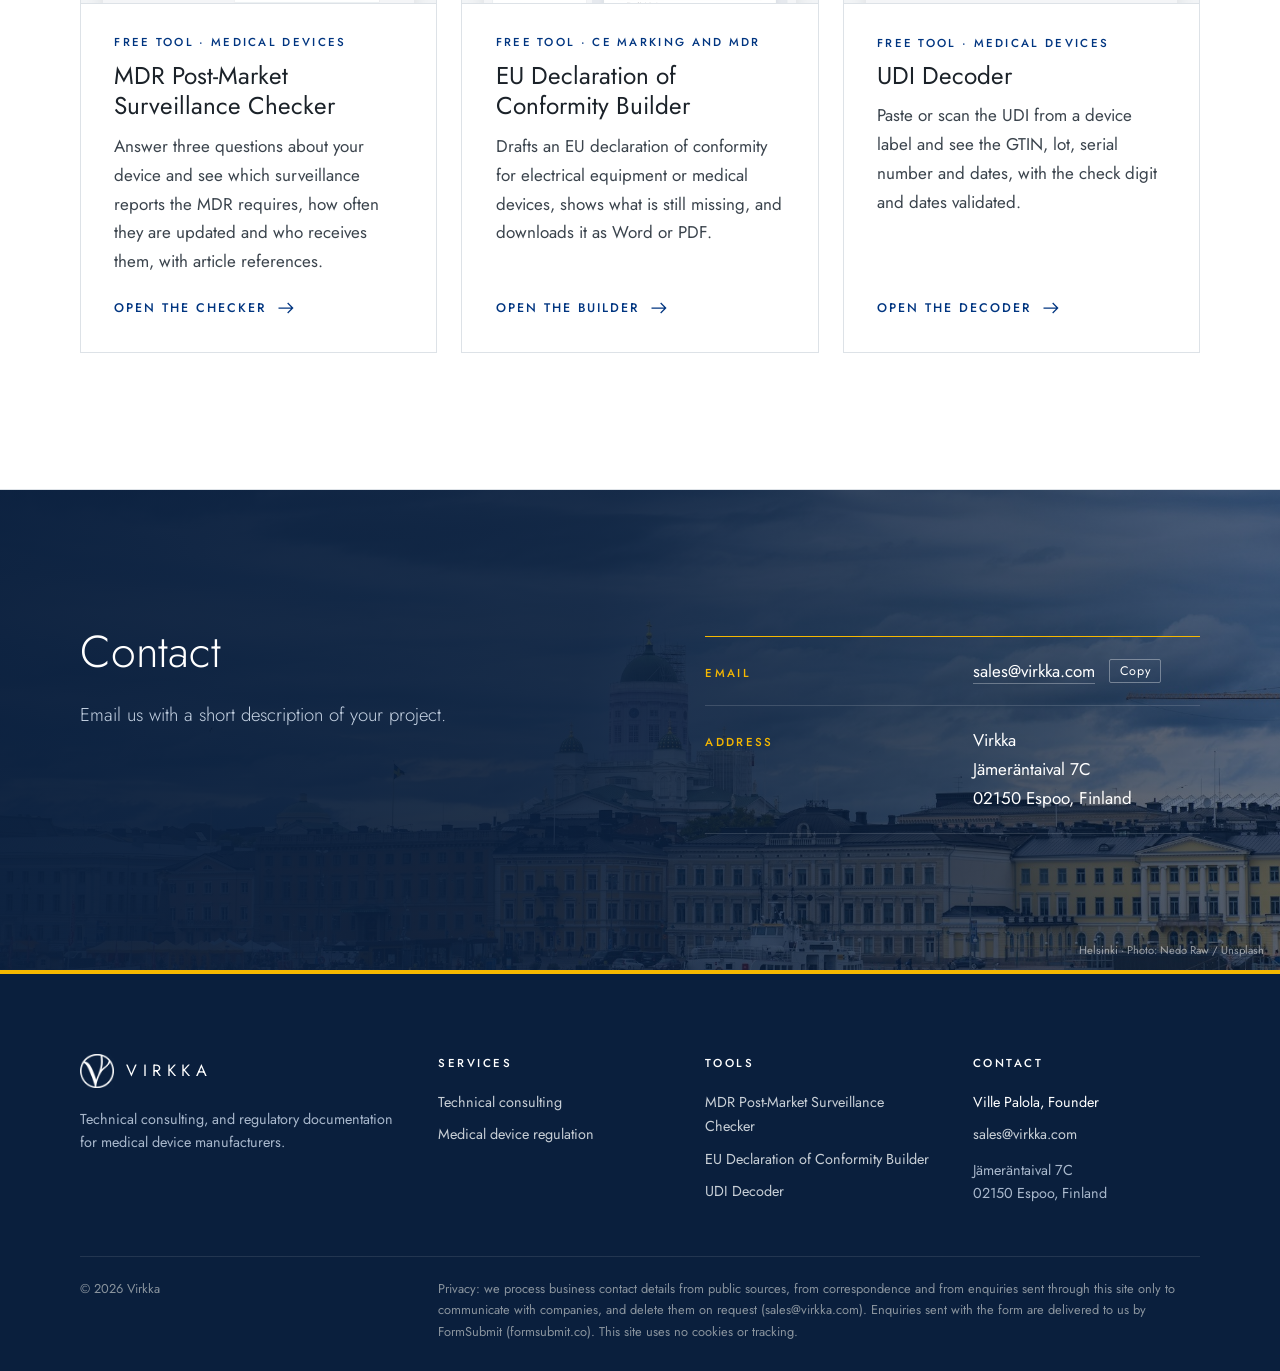
==== commit 22760712: "Rename automation service to Technical consulting Website security stays as an option in the enquiry" ====
--- a/index.html
+++ b/index.html
@@ -3,8 +3,8 @@
 <head>
 <meta charset="utf-8">
 <meta name="viewport" content="width=device-width, initial-scale=1">
-<title>Virkka · Workflow automation, website security and medical device regulation</title>
-<meta name="description" content="Virkka is a software company in Espoo, Finland. We automate repetitive business work, review and rebuild company websites, and prepare regulatory documentation for medical device manufacturers.">
+<title>Virkka · Technical consulting and medical device regulation</title>
+<meta name="description" content="Virkka is a software company in Espoo, Finland. We solve technical problems for companies on demand, and prepare regulatory documentation for medical device manufacturers.">
 <meta name="theme-color" content="#ffffff">
 <link rel="icon" href="img/logo-mark.png">
 <link rel="preconnect" href="https://fonts.googleapis.com">
@@ -32,8 +32,8 @@
   <div class="container hero-grid">
     <div class="hero-copy">
       <p class="hero-kicker intro-fade">Virkka &nbsp;·&nbsp; Espoo, Finland</p>
-      <h1 class="intro-fade" style="animation-delay:.25s"><span class="mark">Automation</span>, website security and regulatory documentation</h1>
-      <p class="hero-sub intro-fade" style="animation-delay:.4s">We automate repetitive business work, review and rebuild company websites, and prepare regulatory documentation for medical device manufacturers under the EU MDR.</p>
+      <h1 class="intro-fade" style="animation-delay:.25s"><span class="mark">Technical consulting</span> and regulatory documentation</h1>
+      <p class="hero-sub intro-fade" style="animation-delay:.4s">We solve technical problems for companies on demand, from automating repetitive work to securing and rebuilding websites, and prepare regulatory documentation for medical device manufacturers under the EU MDR.</p>
       <div class="hero-ctas intro-fade" style="animation-delay:.55s">
         <a class="button" href="projects/index.html">Describe your project <span aria-hidden="true">→</span></a>
         <a class="button ghost" href="#services">Our services</a>
@@ -71,20 +71,14 @@
 <section class="band" id="services">
   <div class="container">
     <h2 class="title reveal">Services</h2>
-    <div class="paths three">
+    <div class="paths">
       <a class="path reveal" href="projects/index.html">
         <img src="img/ill/custom.svg" alt="" width="240" height="200">
-        <h3>Workflow automation</h3>
-        <p>Tailored consulting and development for automating repetitive, rule-heavy work, using AI agents, algorithms and machine learning.</p>
+        <h3>Technical consulting</h3>
+        <p>We solve technical problems on demand: automating repetitive work using AI agents, algorithms and machine learning, reviewing and rebuilding websites, and modernising existing systems.</p>
         <span class="go">Describe your project <svg viewBox="0 0 24 24" fill="none" stroke="currentColor" stroke-width="1.5" aria-hidden="true"><path d="M3 12h17M14 6l6 6-6 6"/></svg></span>
       </a>
-      <a class="path reveal" style="--d:.08s" href="website-security/index.html">
-        <img src="img/ill/websec.svg" alt="" width="240" height="200">
-        <h3>Website security and redesign</h3>
-        <p>A security review of your company website with clear recommendations on what to change, or a complete redesign.</p>
-        <span class="go">View the service <svg viewBox="0 0 24 24" fill="none" stroke="currentColor" stroke-width="1.5" aria-hidden="true"><path d="M3 12h17M14 6l6 6-6 6"/></svg></span>
-      </a>
-      <a class="path reveal" style="--d:.16s" href="medical-devices/index.html">
+      <a class="path reveal" style="--d:.08s" href="medical-devices/index.html">
         <img src="img/ill/medical.svg" alt="" width="240" height="200">
         <h3>Medical device regulation</h3>
         <p>Regulatory documentation for medical device manufacturers under the EU MDR.</p>
@@ -149,12 +143,11 @@
   <div class="container foot-grid">
     <div class="foot-brand">
       <a class="brand" href="index.html"><img src="img/logo-mark.png" alt=""><span>VIRKKA</span></a>
-      <p>Workflow automation, website security and regulatory documentation for medical device manufacturers.</p>
+      <p>Technical consulting, and regulatory documentation for medical device manufacturers.</p>
     </div>
     <div>
       <h4>Services</h4>
-      <a href="projects/index.html">Workflow automation</a>
-      <a href="website-security/index.html">Website security and redesign</a>
+      <a href="projects/index.html">Technical consulting</a>
       <a href="medical-devices/index.html">Medical device regulation</a>
     </div>
     <div>
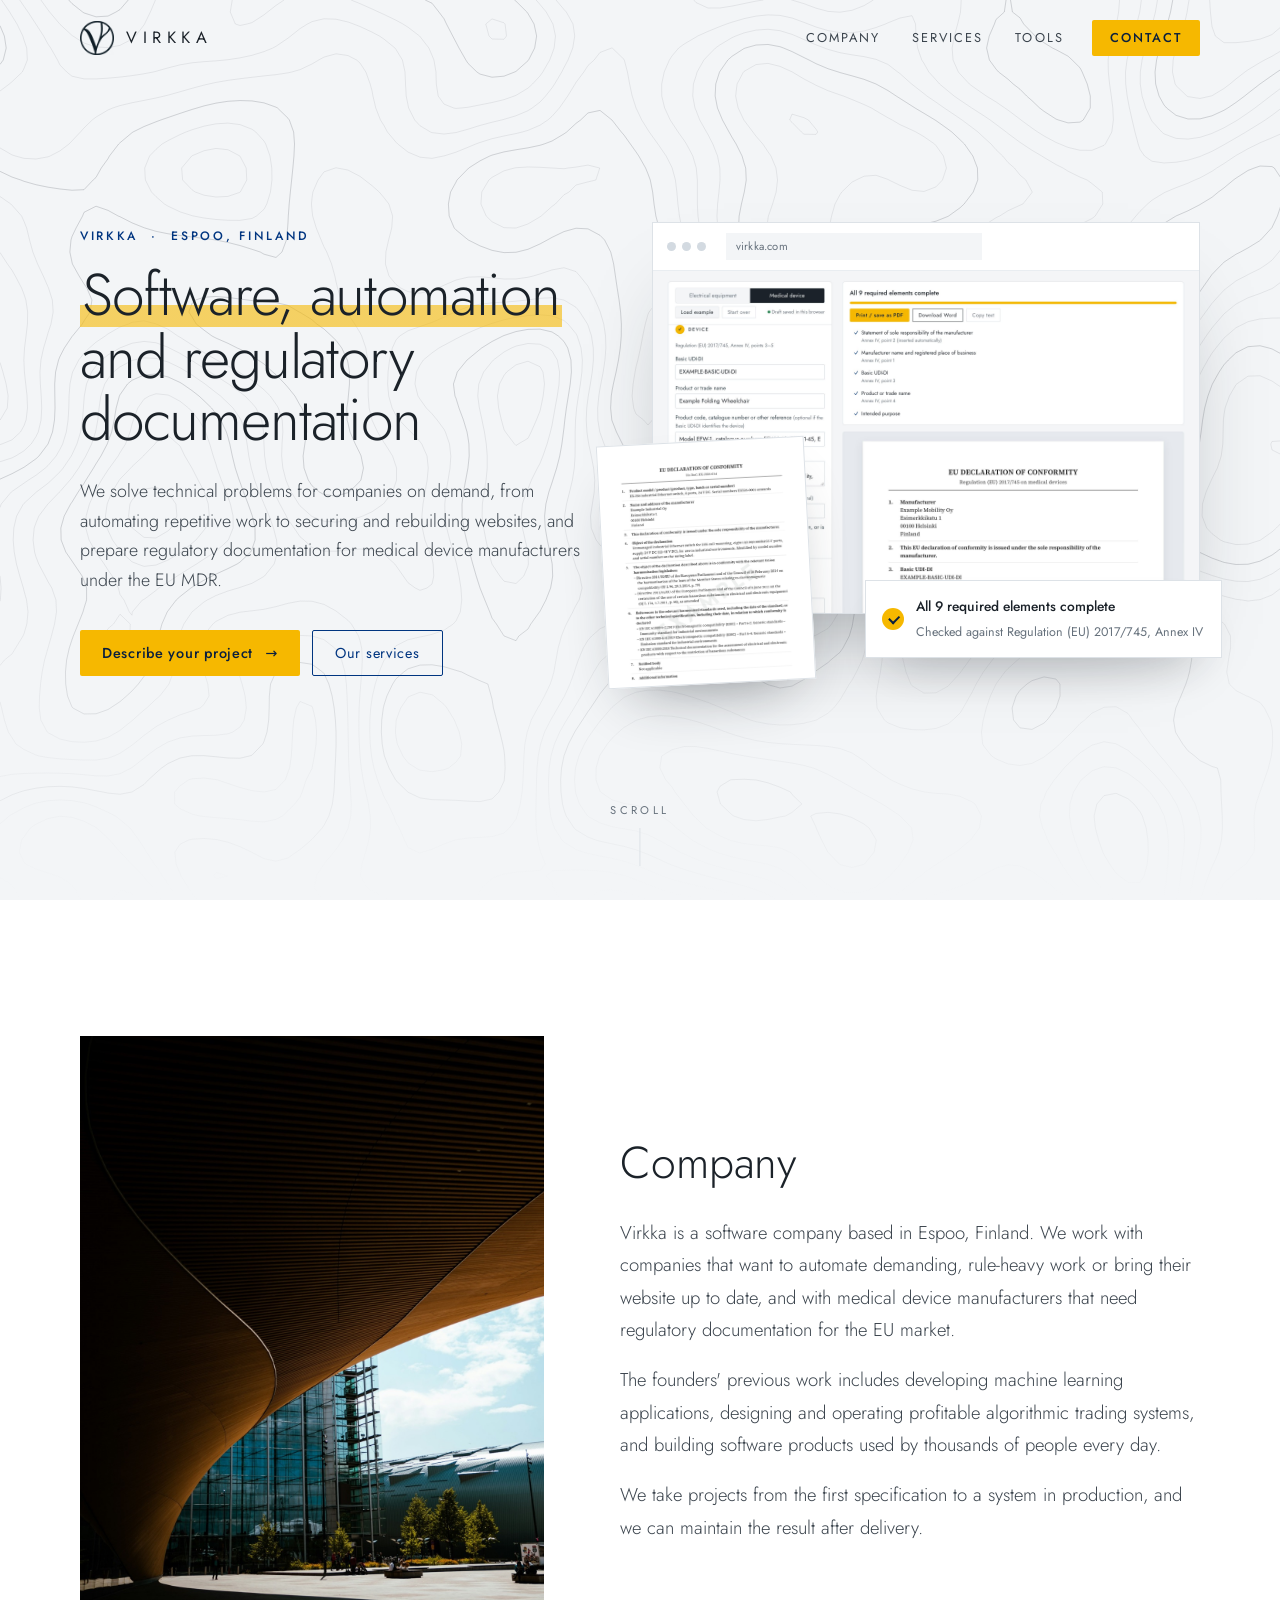
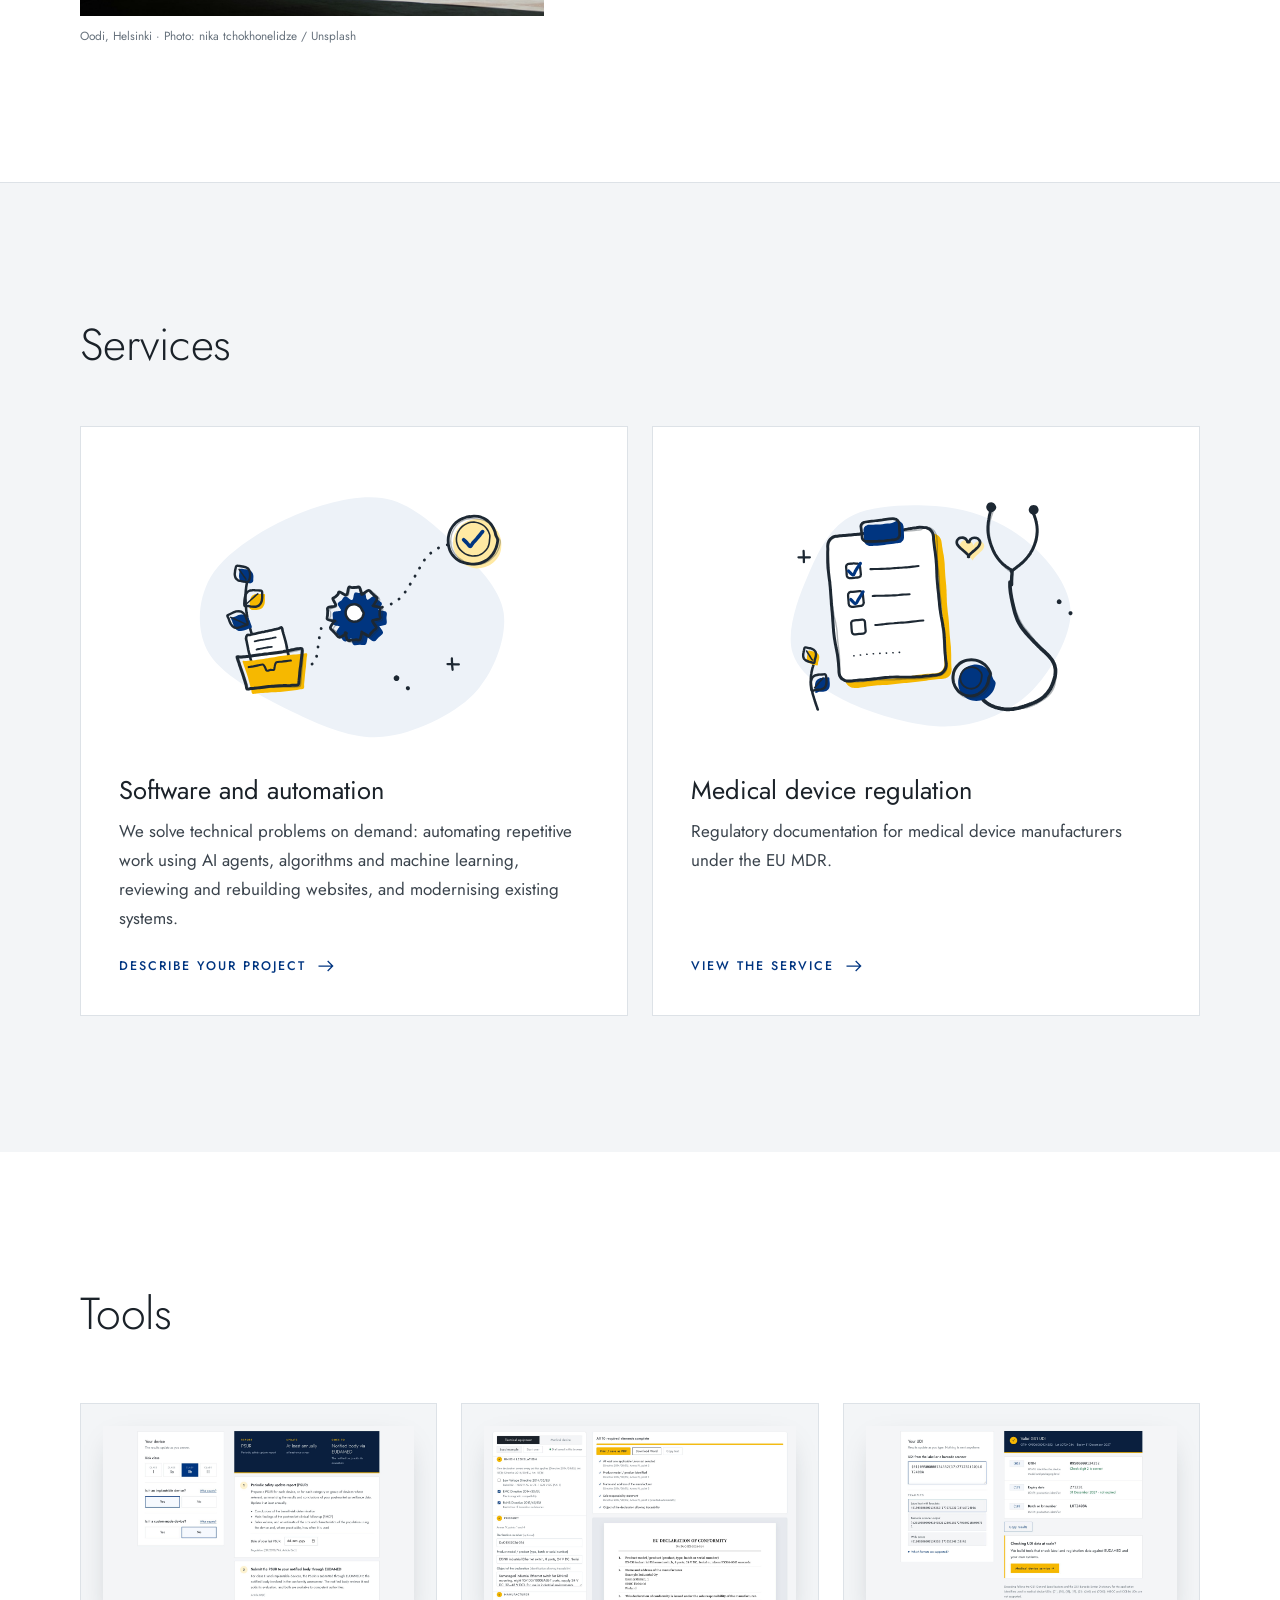
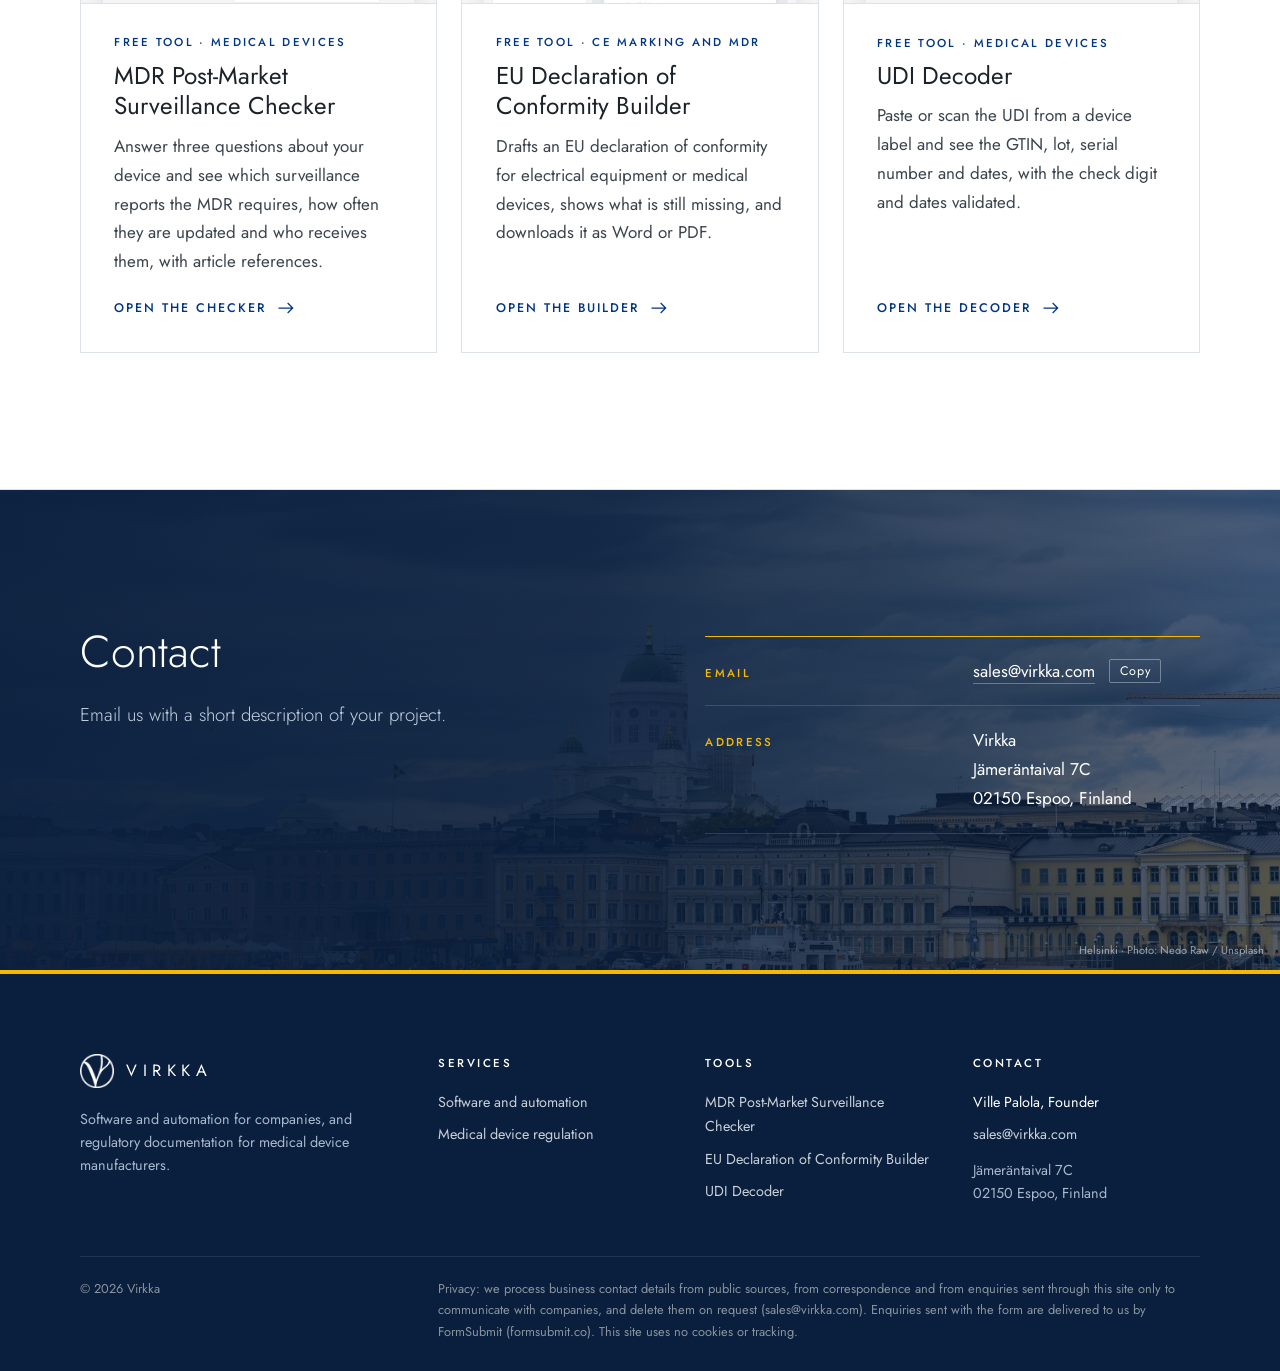
==== commit 39c7d3eb: "Update service titles Co-Authored-By: Claude Opus 5.5 <noreply@anthropic.com>" ====
--- a/index.html
+++ b/index.html
@@ -3,7 +3,7 @@
 <head>
 <meta charset="utf-8">
 <meta name="viewport" content="width=device-width, initial-scale=1">
-<title>Virkka · Technical consulting and medical device regulation</title>
+<title>Virkka · Software and automation, medical device regulation</title>
 <meta name="description" content="Virkka is a software company in Espoo, Finland. We solve technical problems for companies on demand, and prepare regulatory documentation for medical device manufacturers.">
 <meta name="theme-color" content="#ffffff">
 <link rel="icon" href="img/logo-mark.png">
@@ -32,7 +32,7 @@
   <div class="container hero-grid">
     <div class="hero-copy">
       <p class="hero-kicker intro-fade">Virkka &nbsp;·&nbsp; Espoo, Finland</p>
-      <h1 class="intro-fade" style="animation-delay:.25s"><span class="mark">Technical consulting</span> and regulatory documentation</h1>
+      <h1 class="intro-fade" style="animation-delay:.25s"><span class="mark">Software, automation</span> and regulatory documentation</h1>
       <p class="hero-sub intro-fade" style="animation-delay:.4s">We solve technical problems for companies on demand, from automating repetitive work to securing and rebuilding websites, and prepare regulatory documentation for medical device manufacturers under the EU MDR.</p>
       <div class="hero-ctas intro-fade" style="animation-delay:.55s">
         <a class="button" href="projects/index.html">Describe your project <span aria-hidden="true">→</span></a>
@@ -74,7 +74,7 @@
     <div class="paths">
       <a class="path reveal" href="projects/index.html">
         <img src="img/ill/custom.svg" alt="" width="240" height="200">
-        <h3>Technical consulting</h3>
+        <h3>Software and automation</h3>
         <p>We solve technical problems on demand: automating repetitive work using AI agents, algorithms and machine learning, reviewing and rebuilding websites, and modernising existing systems.</p>
         <span class="go">Describe your project <svg viewBox="0 0 24 24" fill="none" stroke="currentColor" stroke-width="1.5" aria-hidden="true"><path d="M3 12h17M14 6l6 6-6 6"/></svg></span>
       </a>
@@ -143,11 +143,11 @@
   <div class="container foot-grid">
     <div class="foot-brand">
       <a class="brand" href="index.html"><img src="img/logo-mark.png" alt=""><span>VIRKKA</span></a>
-      <p>Technical consulting, and regulatory documentation for medical device manufacturers.</p>
+      <p>Software and automation for companies, and regulatory documentation for medical device manufacturers.</p>
     </div>
     <div>
       <h4>Services</h4>
-      <a href="projects/index.html">Technical consulting</a>
+      <a href="projects/index.html">Software and automation</a>
       <a href="medical-devices/index.html">Medical device regulation</a>
     </div>
     <div>
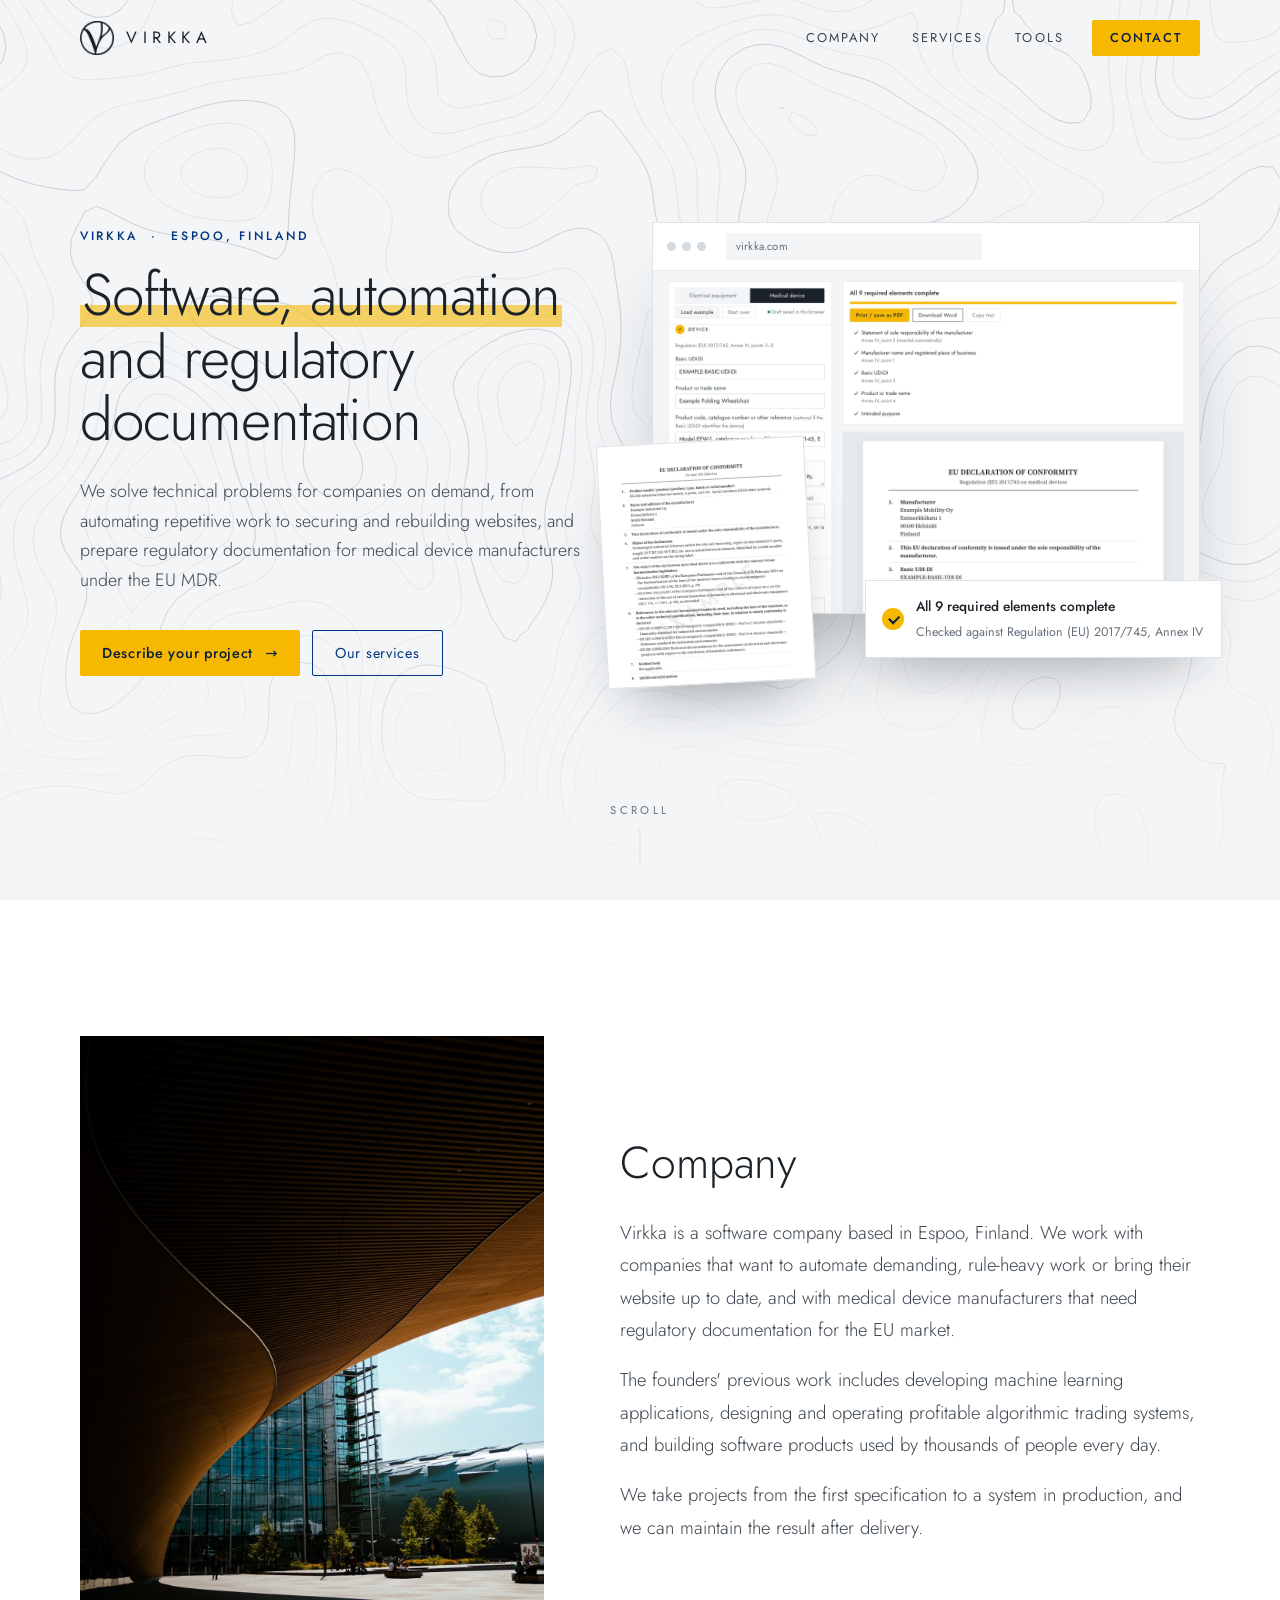
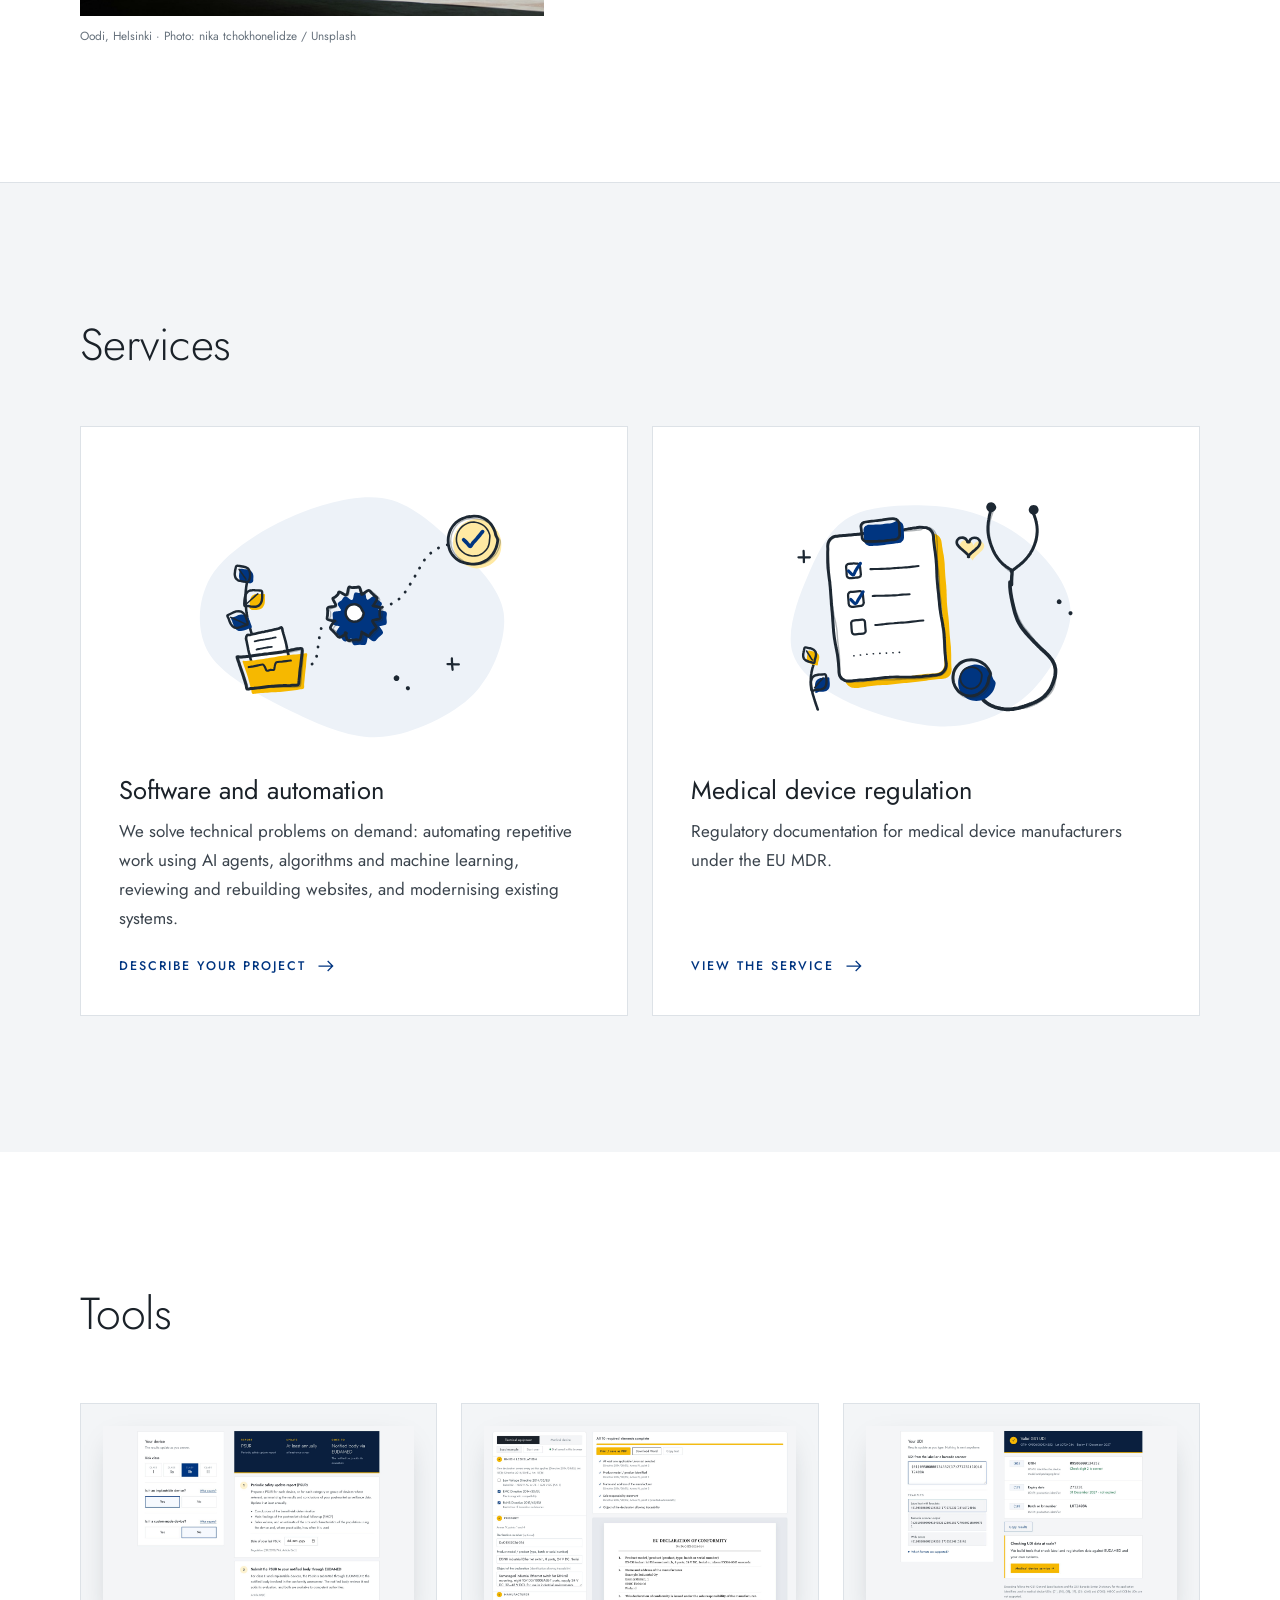
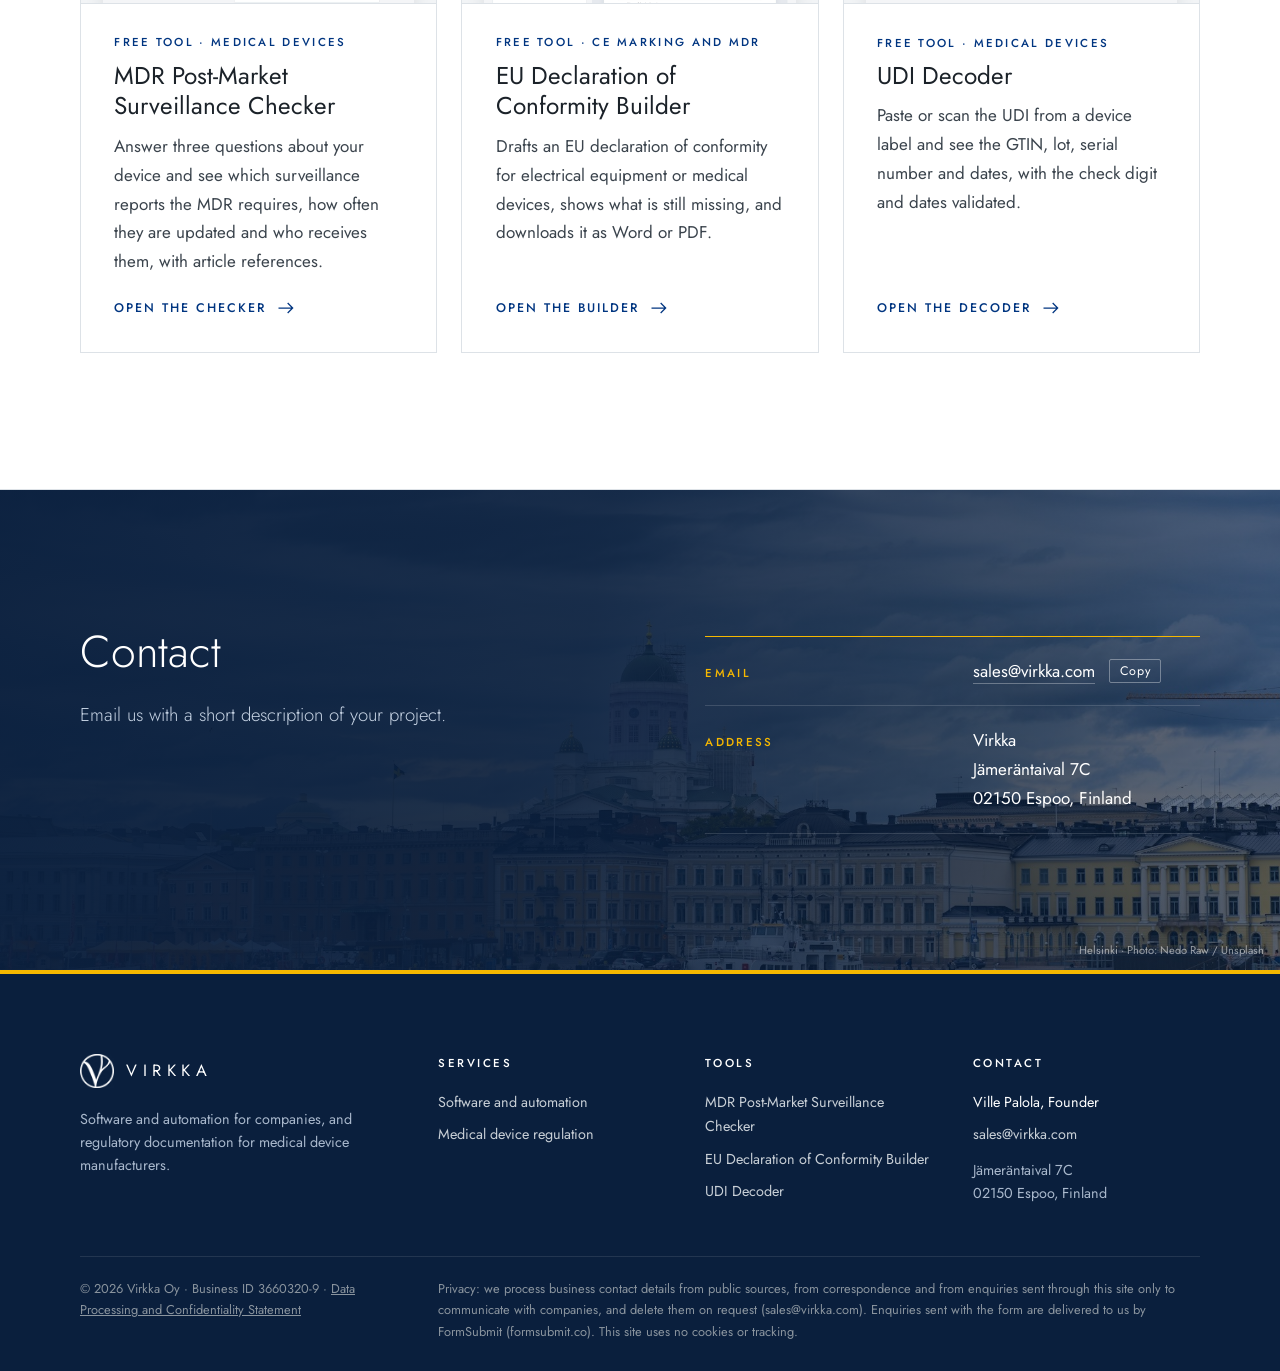
==== commit edccf2cd: "Add Data Processing and Confidentiality Statement" ====
--- a/index.html
+++ b/index.html
@@ -164,7 +164,7 @@
     </div>
   </div>
   <div class="container foot-bottom">
-    <p>© 2026 Virkka</p>
+    <p>© 2026 Virkka Oy · Business ID 3660320-9 · <a href="data-processing/index.html">Data Processing and Confidentiality Statement</a></p>
     <p>Privacy: we process business contact details from public sources, from correspondence and from enquiries sent through this site only to communicate with companies, and delete them on request (sales@virkka.com). Enquiries sent with the form are delivered to us by FormSubmit (formsubmit.co). This site uses no cookies or tracking.</p>
   </div>
 </footer>
